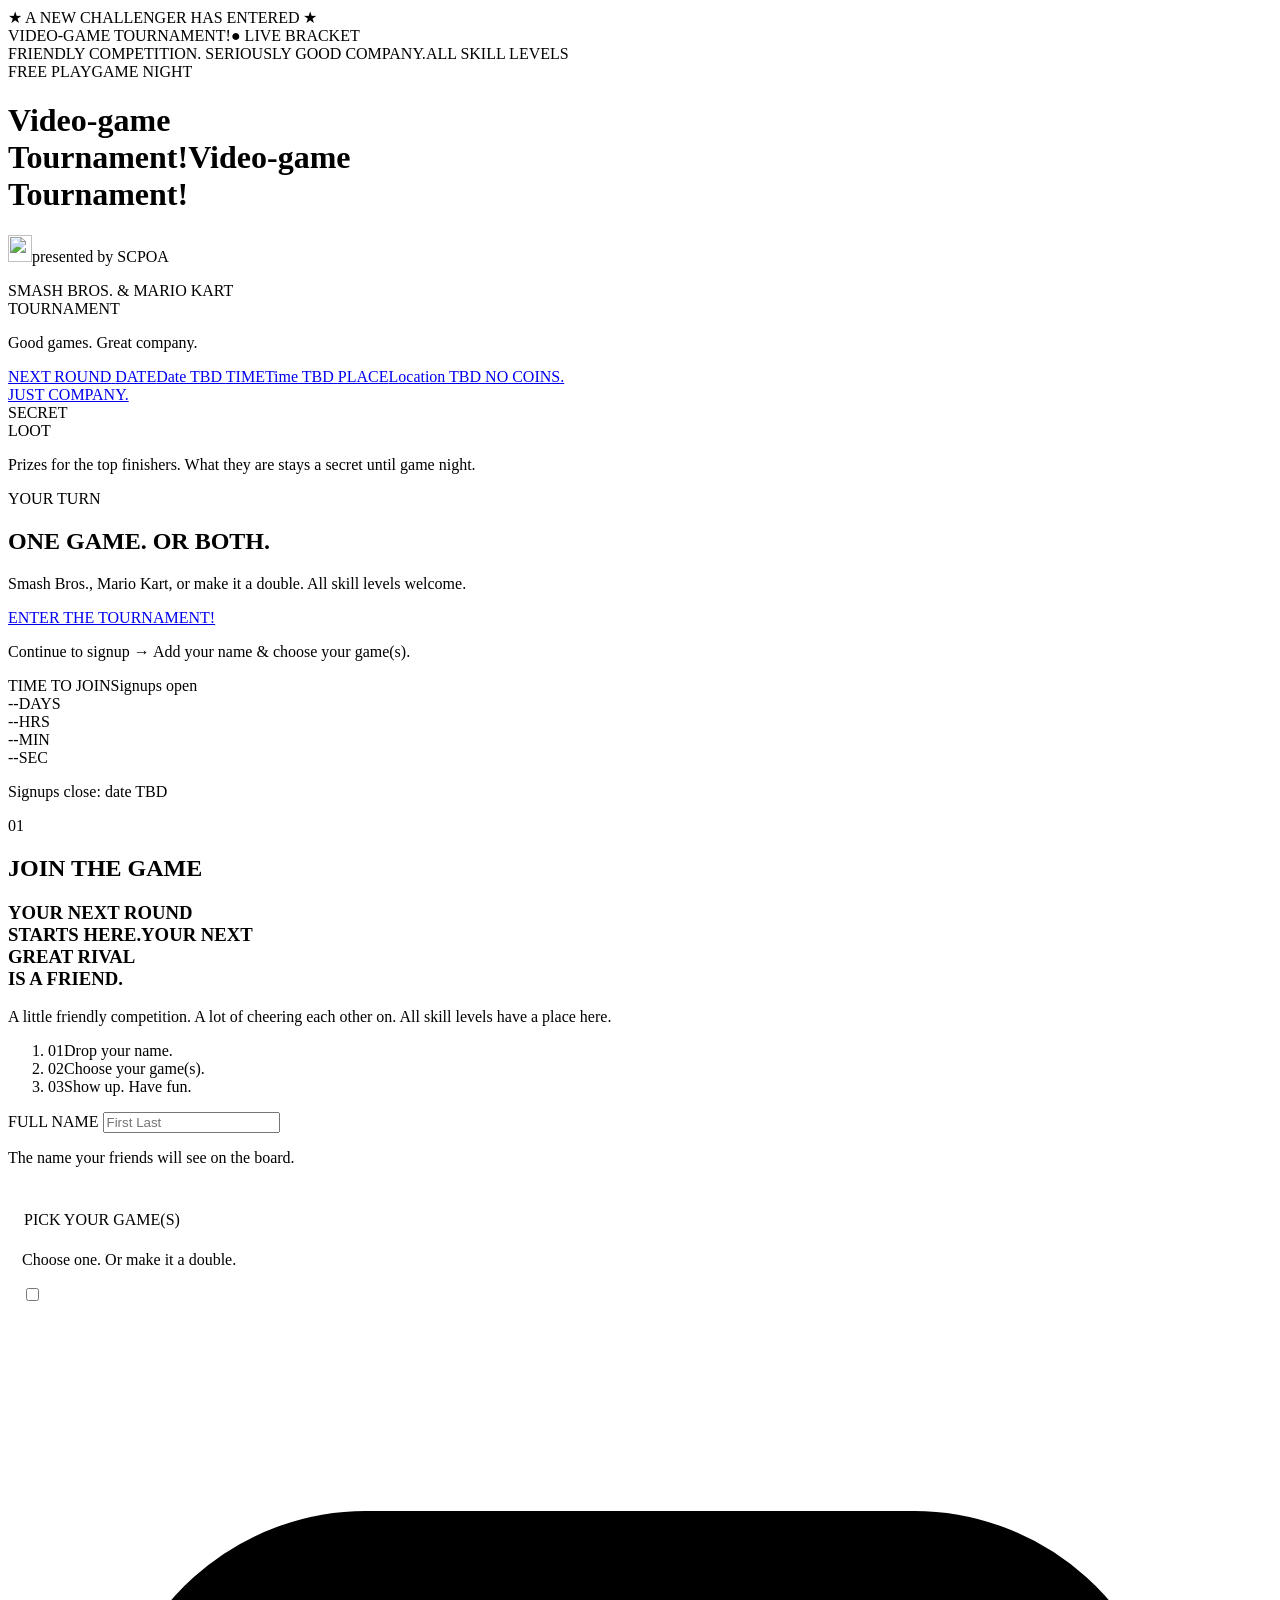
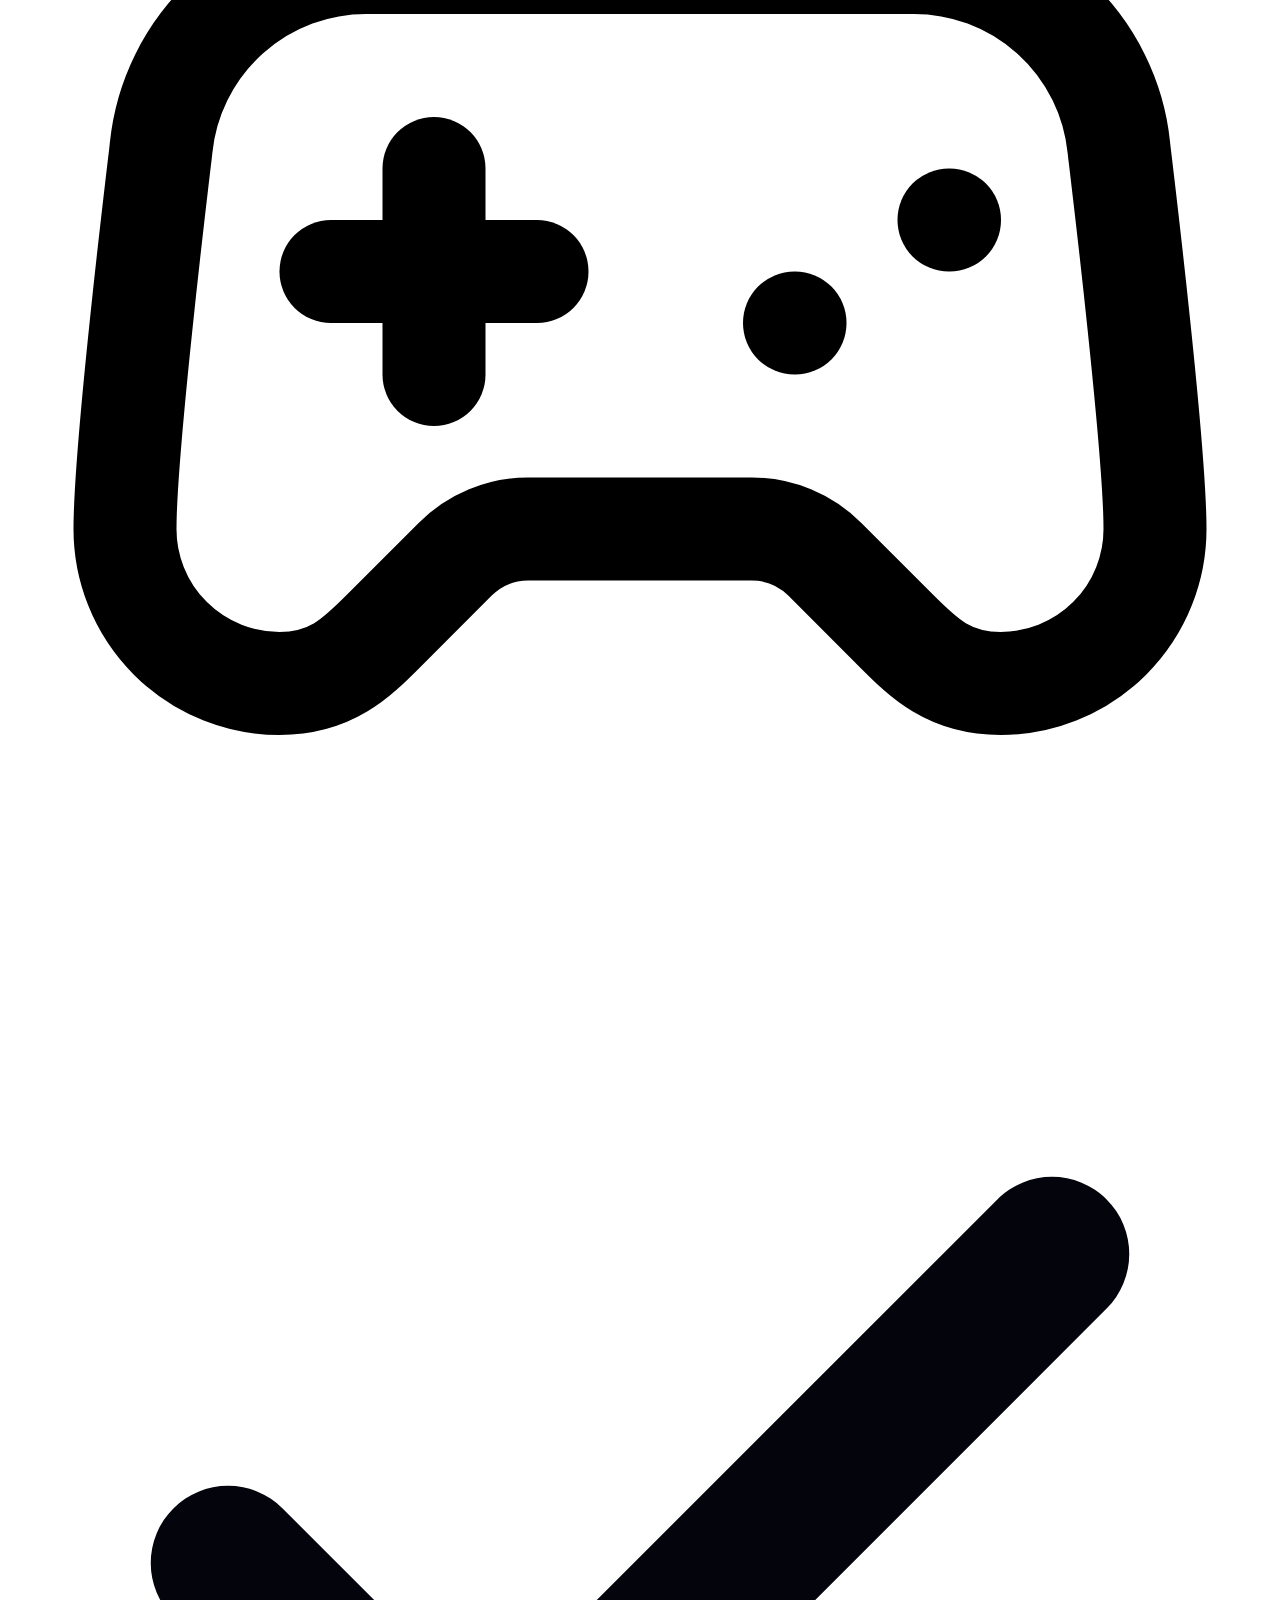
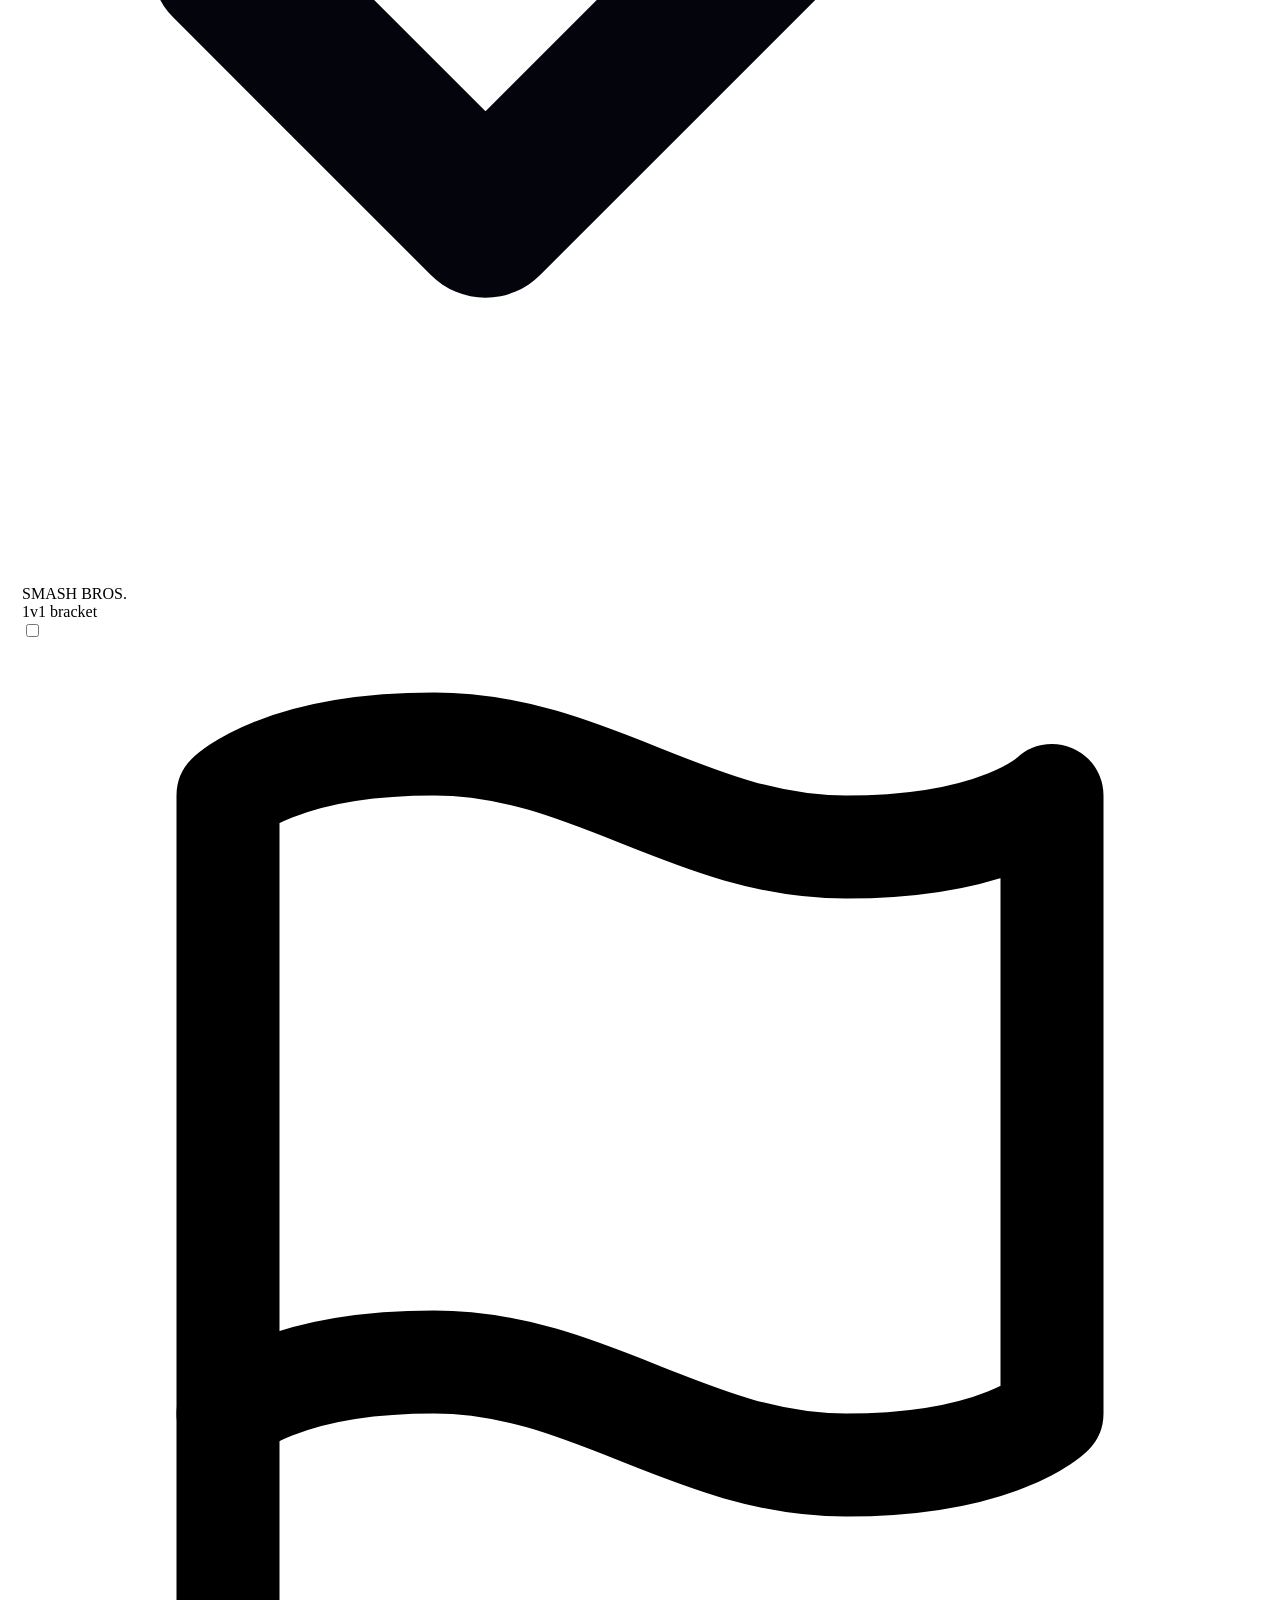
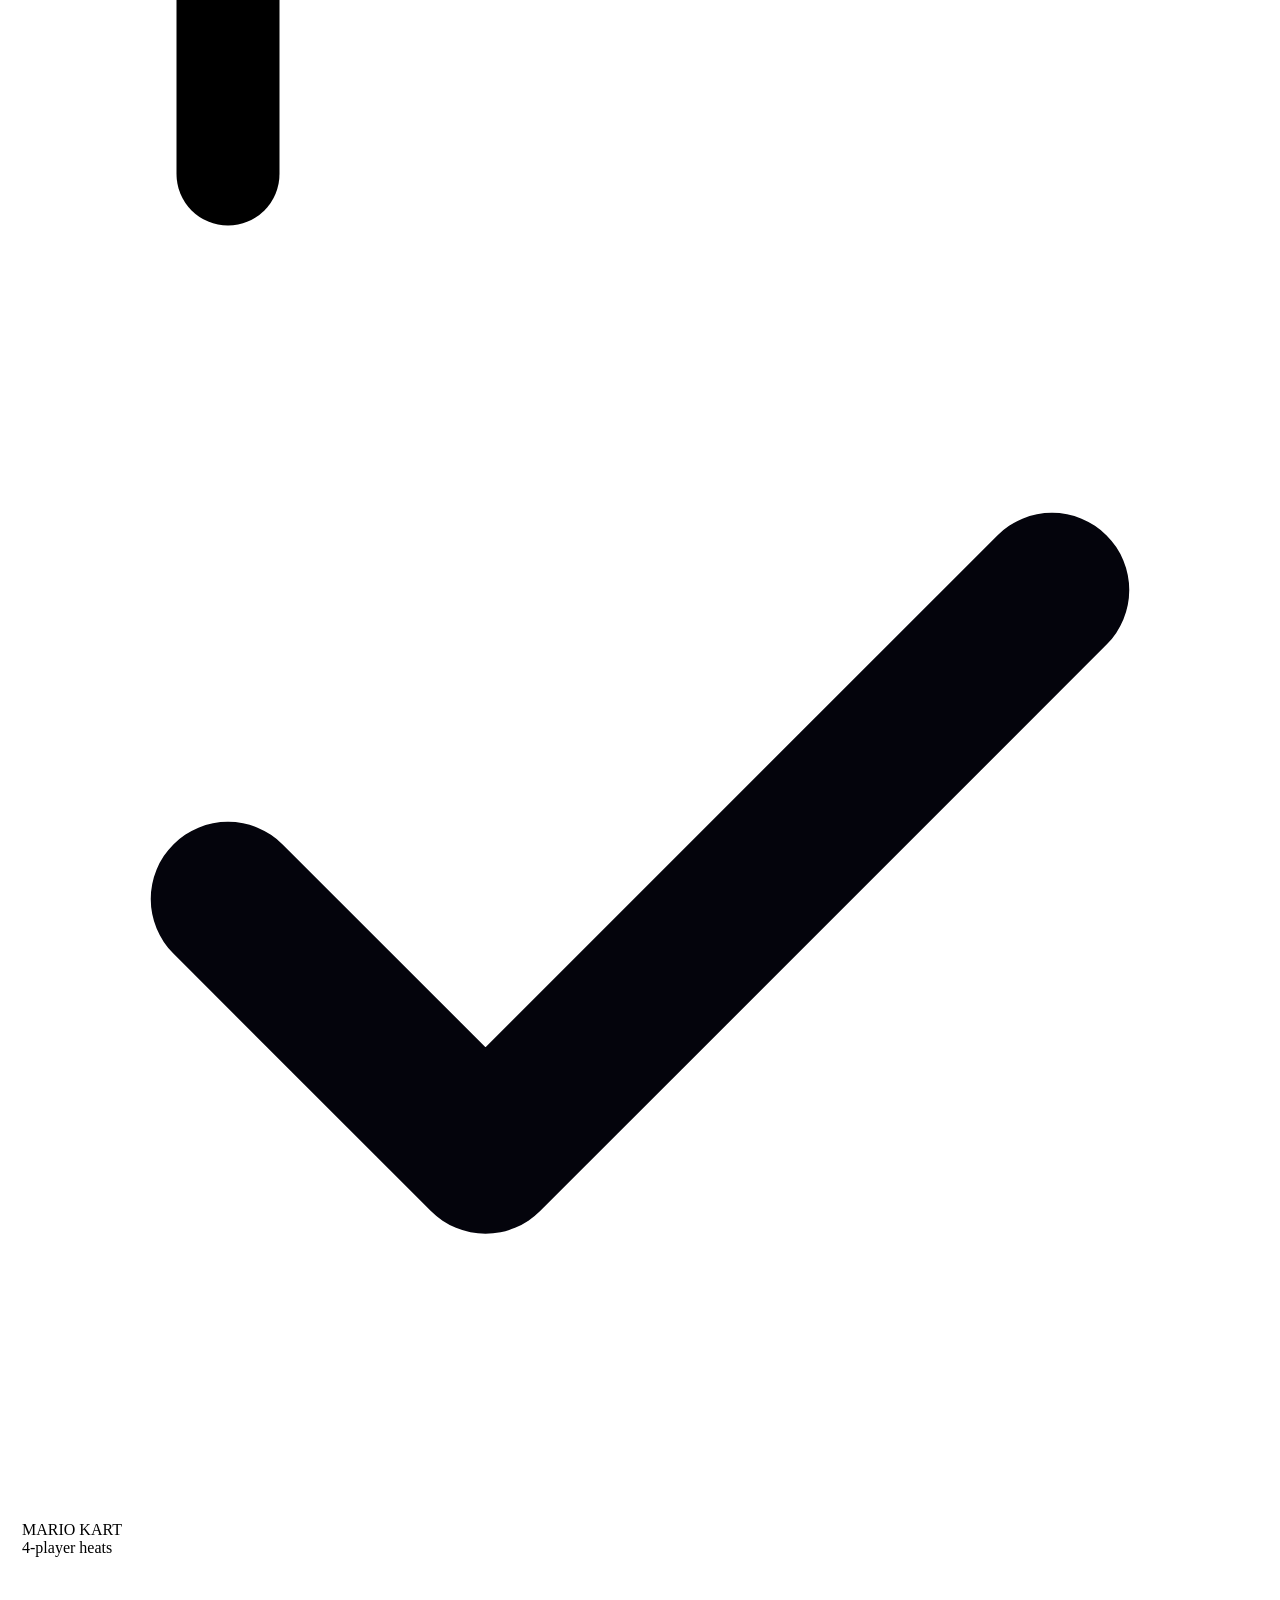
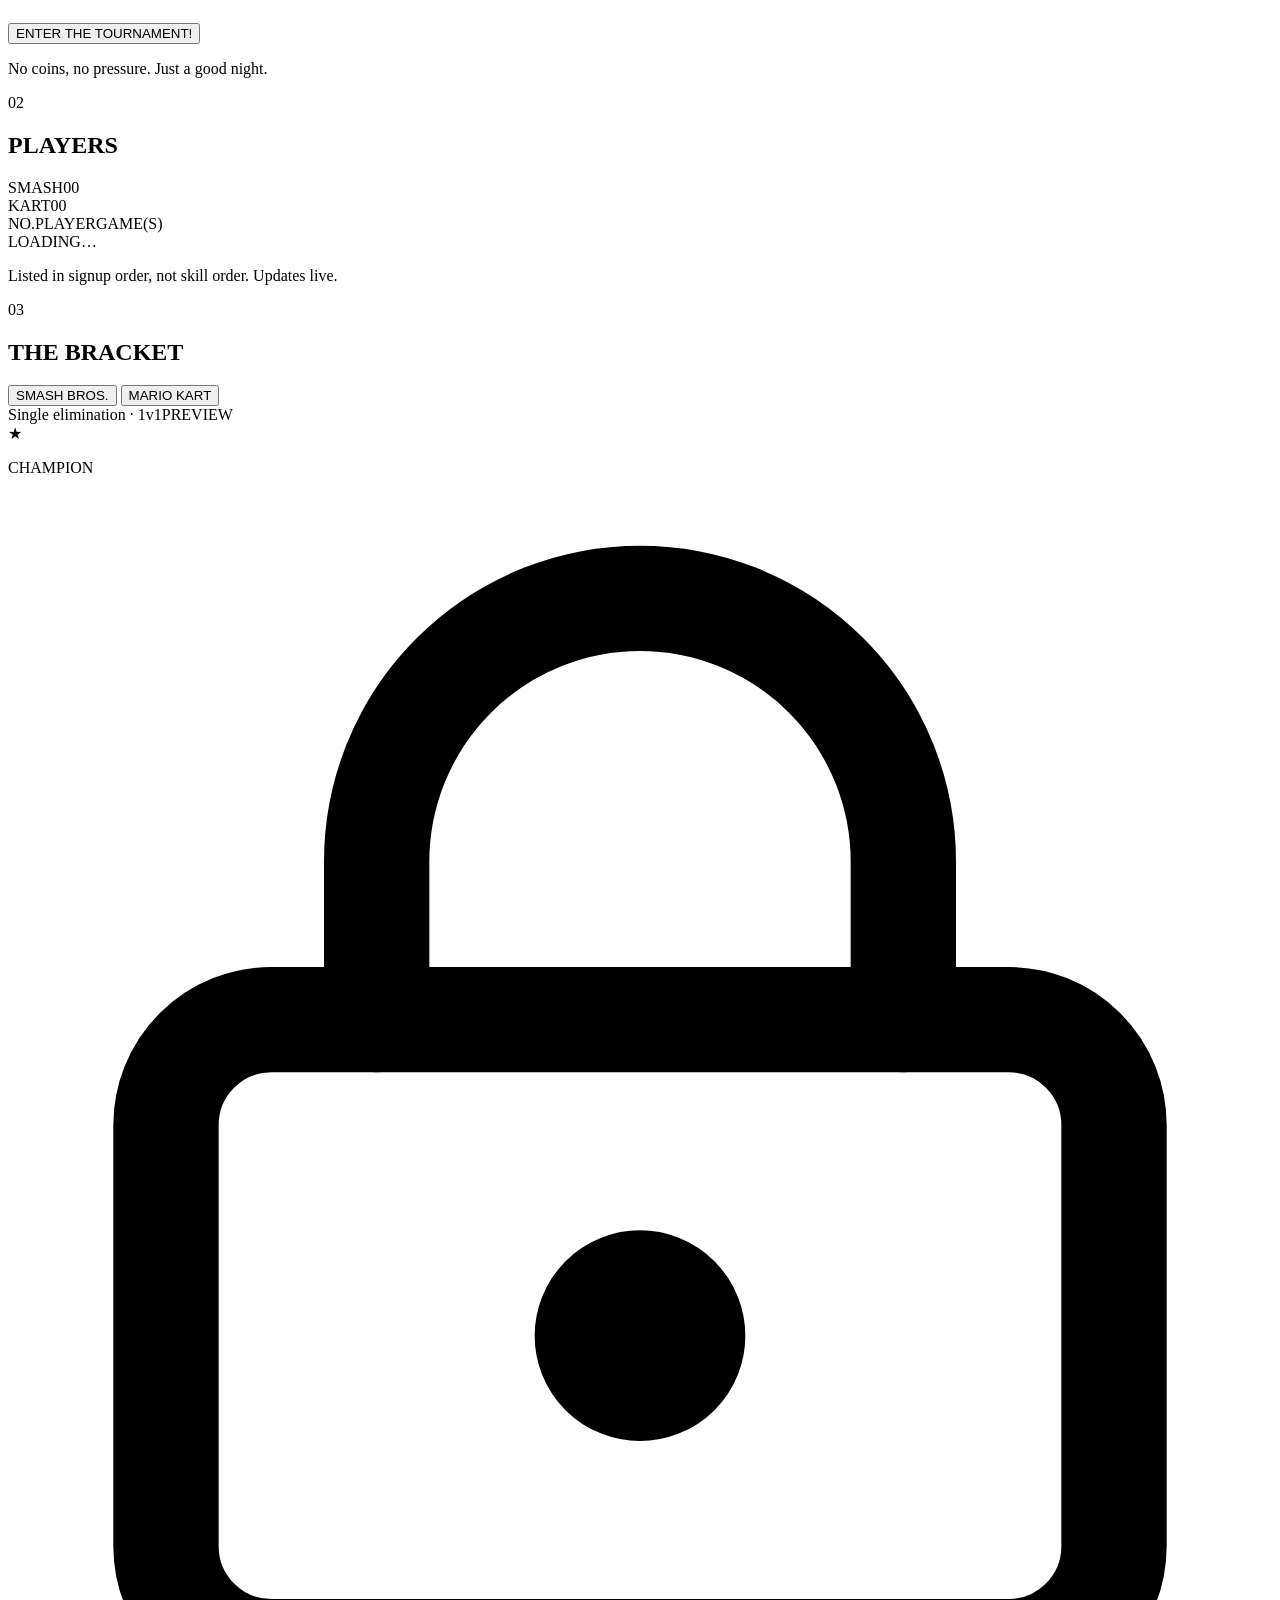
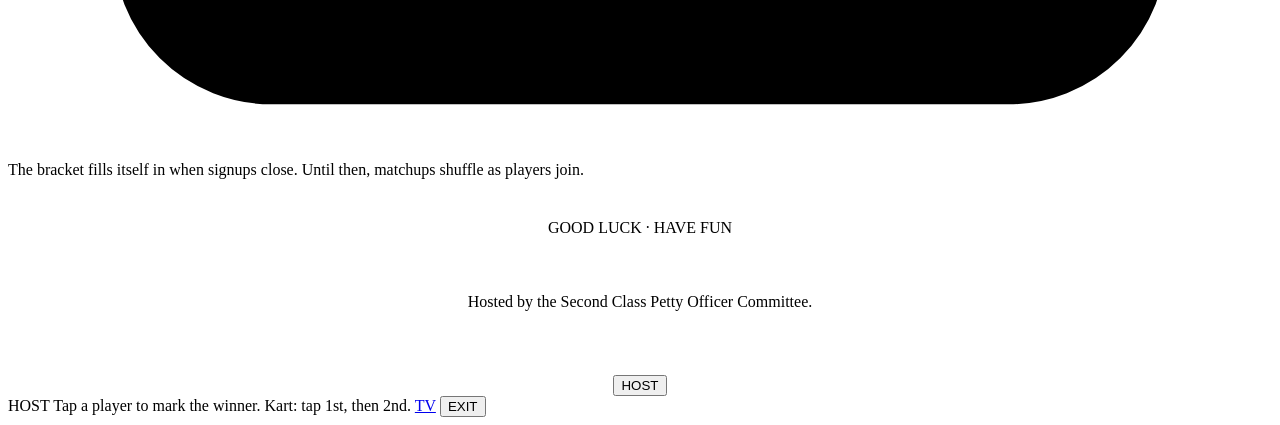
==== index.html @ d36dd420 "Rename index.html" ====
<!doctype html>
<html lang="en">
<head>
<meta charset="utf-8">
<meta name="viewport" content="width=device-width, initial-scale=1, viewport-fit=cover">
<title>Video-game Tournament! · Smash Bros. & Mario Kart</title>
<meta name="description" content="Smash Bros. & Mario Kart tournament hosted by the Second Class Petty Officer Committee. Free entry, all skill levels. Add your name and pick your game.">
<meta name="theme-color" content="#04040c">
<meta property="og:type" content="website">
<meta property="og:title" content="Video-game Tournament! · Smash Bros. & Mario Kart">
<meta property="og:description" content="Free entry. All skill levels. Secret loot for the top finishers. Tap to enter the tournament.">
<meta property="og:image" content="https://tpqghsroatbplixgwnrr.supabase.co/storage/v1/object/public/site/og.jpg">
<meta property="og:image:width" content="1200">
<meta property="og:image:height" content="630">
<meta name="twitter:card" content="summary_large_image">
<meta name="twitter:image" content="https://tpqghsroatbplixgwnrr.supabase.co/storage/v1/object/public/site/og.jpg">
<link rel="icon" href="data:image/svg+xml,%3Csvg xmlns='http://www.w3.org/2000/svg' viewBox='0 0 16 16'%3E%3Crect width='16' height='16' fill='%2304040c'/%3E%3Cpath d='M5 3h2v2h2v2h2v2H9v2H7v2H5z' fill='%23ff2a2a'/%3E%3C/svg%3E">
<link rel="preconnect" href="https://fonts.googleapis.com">
<link rel="preconnect" href="https://fonts.gstatic.com" crossorigin>
<link rel="preconnect" href="https://tpqghsroatbplixgwnrr.supabase.co">
<link href="https://fonts.googleapis.com/css2?family=Archivo+Narrow:wght@700&family=Bebas+Neue&family=Press+Start+2P&family=VT323&display=swap" rel="stylesheet">
<link rel="stylesheet" href="style.css?v=2">
</head>
<body>

<div class="toast" id="toast" role="status" aria-live="polite"><span class="k">★ A NEW CHALLENGER HAS ENTERED ★</span><span class="nm" id="toastName"></span></div>

<div class="tv-banner" aria-hidden="true"><span class="t">VIDEO-GAME TOURNAMENT!</span><span class="s">● LIVE BRACKET</span></div>

<!-- ============ POSTER ENTRANCE ============ -->
<header class="poster" aria-label="Event poster">
  <div class="wrap">
    <div class="imprint px"><span class="l">FRIENDLY COMPETITION. SERIOUSLY GOOD COMPANY.</span><span class="r">ALL SKILL LEVELS</span></div>
    <div class="cabinet">
      <div class="edge"></div>
      <div class="surfaces">
        <div class="tv" id="tv">
          <i class="pstar" style="left:6%;top:31%"></i><i class="pstar" style="left:92%;top:22%;animation-delay:-1s"></i>
          <i class="pstar" style="left:13%;top:76%;animation-delay:-2s"></i><i class="pstar" style="left:88%;top:69%;animation-delay:-.5s"></i>
          <i class="pstar" style="left:41%;top:94%;animation-delay:-1.6s"></i>
          <div class="tv-content">
            <div class="edition px"><span>FREE PLAY</span><span>GAME NIGHT</span></div>
            <div class="title-wrap">
              <h1 class="title"><span class="back" aria-hidden="true">Video-game<br>Tournament!</span><span class="front">Video-game<br>Tournament!</span></h1>
              <div class="byline vt"><img src="https://tpqghsroatbplixgwnrr.supabase.co/storage/v1/object/public/site/badge.png" alt="" width="24" height="27"><span>presented by SCPOA</span></div>
            </div>
            <p class="tv-sub px">SMASH BROS. &amp; MARIO KART <br>TOURNAMENT</p>
            <p class="tv-tag vt">Good games. Great company.</p>
          </div>
        </div>
        <a class="door" href="#join" aria-label="Event details. Tap to enter the tournament">
          <span class="panel">
          <span class="k px">NEXT ROUND</span>
          <span class="details">
            <span class="row"><span class="k px">DATE</span><span class="v" data-bind="date">Date TBD</span></span>
            <span class="row"><span class="k px">TIME</span><span class="v" data-bind="time">Time TBD</span></span>
            <span class="row"><span class="k px">PLACE</span><span class="v" data-bind="place">Location TBD</span></span>
          </span>
          <span class="nocoins px">NO COINS.<br>JUST COMPANY.</span>
          </span>
        </a>
      </div>
      <div class="teaser">
        <span class="k px">SECRET <br>LOOT</span>
        <p>Prizes for the top finishers. What they are stays a secret until game night.</p>
      </div>
    </div>
  </div>
</header>

<section class="handoff" aria-label="Sign up invitation">
  <div class="wrap"><div class="inner">
    <div class="inv">
      <p class="yt px">YOUR TURN</p>
      <h2>ONE GAME. OR BOTH.</h2>
      <p class="copy">Smash Bros., Mario Kart, or make it a double. All skill levels welcome.</p>
    </div>
    <div class="act">
      <a class="arcade-btn tex" href="#join" id="enterBtn">ENTER THE TOURNAMENT!</a>
      <p class="note">Continue to signup → Add your name &amp; choose your game(s).</p>
    </div>
  </div></div>
</section>

<main>
  <!-- 01 JOIN -->
  <section class="sec" id="join" aria-labelledby="joinH">
    <div class="wrap">
      <div class="countdown" id="countdown">
        <div class="cd-head"><span class="k px">TIME TO JOIN</span><span class="s live" id="cdStatus">Signups open</span></div>
        <div class="cd-boxes">
          <div class="cd-u panel"><span class="n" id="cdD">--</span><span class="l">DAYS</span></div>
          <div class="cd-u panel"><span class="n" id="cdH">--</span><span class="l">HRS</span></div>
          <div class="cd-u panel"><span class="n" id="cdM">--</span><span class="l">MIN</span></div>
          <div class="cd-u panel"><span class="n" id="cdS">--</span><span class="l">SEC</span></div>
        </div>
        <p class="cd-foot" id="closesLabel">Signups close: date TBD</p>
      </div>

      <div class="sh"><span class="n px">01</span><h2 id="joinH">JOIN THE GAME</h2><span class="rule"></span></div>
      <div class="join">
        <div class="invite">
          <h3><span class="m">YOUR NEXT ROUND<br>STARTS HERE.</span><span class="d">YOUR NEXT<br>GREAT RIVAL<br>IS A FRIEND.</span></h3>
          <p>A little friendly competition. A lot of cheering each other on. All skill levels have a place here.</p>
          <ol class="steps"><li><span>01</span>Drop your name.</li><li><span>02</span>Choose your game(s).</li><li><span>03</span>Show up. Have fun.</li></ol>
          <div class="bar"></div>
        </div>

        <div class="form-card panel" id="formCard">
          <form id="form" novalidate>
            <div style="display:flex;flex-direction:column;gap:28px">
              <div class="field">
                <label for="name">FULL NAME</label>
                <input id="name" name="name" type="text" autocomplete="name" autocapitalize="words" placeholder="First Last" maxlength="60" required>
                <p class="help">The name your friends will see on the board.</p>
              </div>
              <fieldset class="picker" style="border:0">
                <legend class="k">PICK YOUR GAME(S)</legend>
                <p class="sub">Choose one. Or make it a double.</p>
                <div class="games">
                  <label class="gcard"><input type="checkbox" id="gSmash"><span class="box">
                    <span class="hd"><svg class="ic" viewBox="0 0 24 24" fill="none" stroke="currentColor" stroke-width="2" stroke-linecap="round" stroke-linejoin="round" aria-hidden="true"><line x1="6" x2="10" y1="11" y2="11"/><line x1="8" x2="8" y1="9" y2="13"/><line x1="15" x2="15.01" y1="12" y2="12"/><line x1="18" x2="18.01" y1="10" y2="10"/><path d="M17.32 5H6.68a4 4 0 0 0-3.978 3.59c-.006.052-.01.101-.017.152C2.604 9.416 2 14.456 2 16a3 3 0 0 0 3 3c1 0 1.5-.5 2-1l1.414-1.414A2 2 0 0 1 9.828 16h4.344a2 2 0 0 1 1.414.586L17 18c.5.5 1 1 2 1a3 3 0 0 0 3-3c0-1.545-.604-6.584-.685-7.258-.007-.05-.011-.1-.017-.151A4 4 0 0 0 17.32 5z"/></svg>
                      <span class="sel"><svg viewBox="0 0 24 24" fill="none" stroke="#04040c" stroke-width="3" stroke-linecap="round" stroke-linejoin="round" aria-hidden="true"><path d="M20 6 9 17l-5-5"/></svg></span></span>
                    <span><span class="t" style="display:block">SMASH BROS.</span><span class="d" style="display:block">1v1 bracket</span></span>
                  </span></label>
                  <label class="gcard"><input type="checkbox" id="gKart"><span class="box">
                    <span class="hd"><svg class="ic" viewBox="0 0 24 24" fill="none" stroke="currentColor" stroke-width="2" stroke-linecap="round" stroke-linejoin="round" aria-hidden="true"><path d="M4 15s1-1 4-1 5 2 8 2 4-1 4-1V3s-1 1-4 1-5-2-8-2-4 1-4 1z"/><line x1="4" x2="4" y1="22" y2="15"/></svg>
                      <span class="sel"><svg viewBox="0 0 24 24" fill="none" stroke="#04040c" stroke-width="3" stroke-linecap="round" stroke-linejoin="round" aria-hidden="true"><path d="M20 6 9 17l-5-5"/></svg></span></span>
                    <span><span class="t" style="display:block">MARIO KART</span><span class="d" style="display:block">4-player heats</span></span>
                  </span></label>
                </div>
              </fieldset>
              <div class="alert" id="alert" role="alert"></div>
              <div class="form-action">
                <button class="arcade-btn" id="submit" type="submit">ENTER THE TOURNAMENT!</button>
                <p class="small">No coins, no pressure. Just a good night.</p>
              </div>
            </div>
          </form>

          <div class="state" id="success" hidden>
            <div class="mini-title" aria-hidden="true">PRESS START</div>
            <p class="k px">REGISTRATION COMPLETE</p>
            <div class="sym ok"><svg viewBox="0 0 24 24" fill="none" stroke="currentColor" stroke-width="2" stroke-linecap="round" stroke-linejoin="round" aria-hidden="true"><path d="M20 6 9 17l-5-5"/></svg></div>
            <p class="big">YOU’RE IN!</p>
            <p class="lead" id="successText"></p>
            <p class="sub2">Your spot is saved. See you on game night!</p>
            <button class="ghost-btn" id="again" type="button">SIGN UP SOMEONE ELSE</button>
          </div>

          <div class="state" id="closed" hidden>
            <div class="mini-title" aria-hidden="true">PRESS START</div>
            <p class="k px">NEXT UP: GAME NIGHT</p>
            <div class="sym lock"><svg viewBox="0 0 24 24" fill="none" stroke="currentColor" stroke-width="2" stroke-linecap="round" stroke-linejoin="round" aria-hidden="true"><circle cx="12" cy="16" r="1"/><rect x="3" y="10" width="18" height="12" rx="2"/><path d="M7 10V7a5 5 0 0 1 10 0v3"/></svg></div>
            <p class="big">SIGNUPS<br>CLOSED</p>
            <p class="lead">The bracket is locked in.</p>
            <p class="sub2">The names are in. The matchups are set. Come cheer on your friends.</p>
            <div class="redrule"></div>
          </div>
        </div>
      </div>
    </div>
  </section>

  <!-- 02 PLAYERS -->
  <section class="sec" id="players" aria-labelledby="plH">
    <div class="wrap">
      <div class="sh"><span class="n px">02</span><h2 id="plH">PLAYERS</h2><span class="rule"></span></div>
      <div class="counts">
        <div class="count smash panel"><span class="l">SMASH</span><span class="n" id="nSmash">00</span></div>
        <div class="count kart panel"><span class="l">KART</span><span class="n" id="nKart">00</span></div>
      </div>
      <div class="panel" id="board">
        <div class="board-head"><span class="no">NO.</span><span class="pl">PLAYER</span><span class="gm">GAME(S)</span></div>
        <div id="rows"><div class="board-empty"><span class="px">LOADING…</span></div></div>
      </div>
      <p class="board-note">Listed in signup order, not skill order. Updates live.</p>
    </div>
  </section>

  <!-- 03 BRACKET -->
  <section class="sec" id="bracket" aria-labelledby="brH">
    <div class="wrap">
      <div class="sh"><span class="n px">03</span><h2 id="brH">THE BRACKET</h2><span class="rule"></span></div>
      <div class="tabs" role="tablist">
        <button class="tab" role="tab" id="tabSmash" aria-selected="true">SMASH BROS.</button>
        <button class="tab" role="tab" id="tabKart" aria-selected="false">MARIO KART</button>
      </div>
      <div class="bdesc"><span class="t" id="bdescT">Single elimination · 1v1</span><span class="s" id="bdescS">PREVIEW</span></div>
      <div class="champ" id="champ"><span class="cup" aria-hidden="true">★</span><div><p class="k" id="champK">CHAMPION</p><p class="nm" id="champName"></p><p class="podium" id="champPodium"></p></div></div>
      <div class="bview" id="bview"><div class="rounds" id="rounds"></div></div>
      <p class="scroll-cue" id="scrollCue" hidden>MORE ROUNDS TO THE RIGHT &gt;&gt;</p>
      <div class="locked panel" id="lockedNote"><svg viewBox="0 0 24 24" fill="none" stroke="currentColor" stroke-width="2" stroke-linecap="round" stroke-linejoin="round" aria-hidden="true"><circle cx="12" cy="16" r="1"/><rect x="3" y="10" width="18" height="12" rx="2"/><path d="M7 10V7a5 5 0 0 1 10 0v3"/></svg><span id="lockedText">The bracket fills itself in when signups close. Until then, matchups shuffle as players join.</span></div>
    </div>
  </section>
</main>

<footer>
  <div class="wrap" style="display:flex;flex-direction:column;align-items:center;gap:24px">
    <div class="rule"></div>
    <p class="gl px">GOOD LUCK · HAVE FUN</p>
    <p class="h">Hosted by the Second Class Petty Officer Committee.</p>
    <div class="trim" aria-hidden="true"><i style="background:var(--r1)"></i><i style="background:var(--r2)"></i><i style="background:var(--r3)"></i><i style="background:var(--r4)"></i><i style="background:var(--r5)"></i><i style="background:var(--r6)"></i><i style="background:var(--r7)"></i><i style="background:var(--r8)"></i></div>
    <button class="hostlink" id="hostLink" type="button">HOST</button>
  </div>
</footer>

<div class="hostbar" role="region" aria-label="Host controls">
  <span class="k">HOST</span>
  <span class="t" id="hostHint">Tap a player to mark the winner. Kart: tap 1st, then 2nd.</span>
  <a href="?tv" target="_blank" rel="noopener">TV</a>
  <button type="button" id="hostExit">EXIT</button>
</div>

<dialog id="pinDlg">
  <form method="dialog" id="pinForm">
    <h3>HOST LOGIN</h3>
    <p>Enter the organizer PIN to score matches on game night.</p>
    <input id="pin" inputmode="numeric" autocomplete="one-time-code" maxlength="12" aria-label="Organizer PIN">
    <p class="err" id="pinErr"></p>
    <div class="row"><button type="button" class="ghost-btn" id="pinCancel" style="min-height:52px">CANCEL</button><button class="arcade-btn" id="pinGo" style="min-height:52px">START</button></div>
  </form>
</dialog>

<script src="app.js?v=2"></script>
</body>
</html>
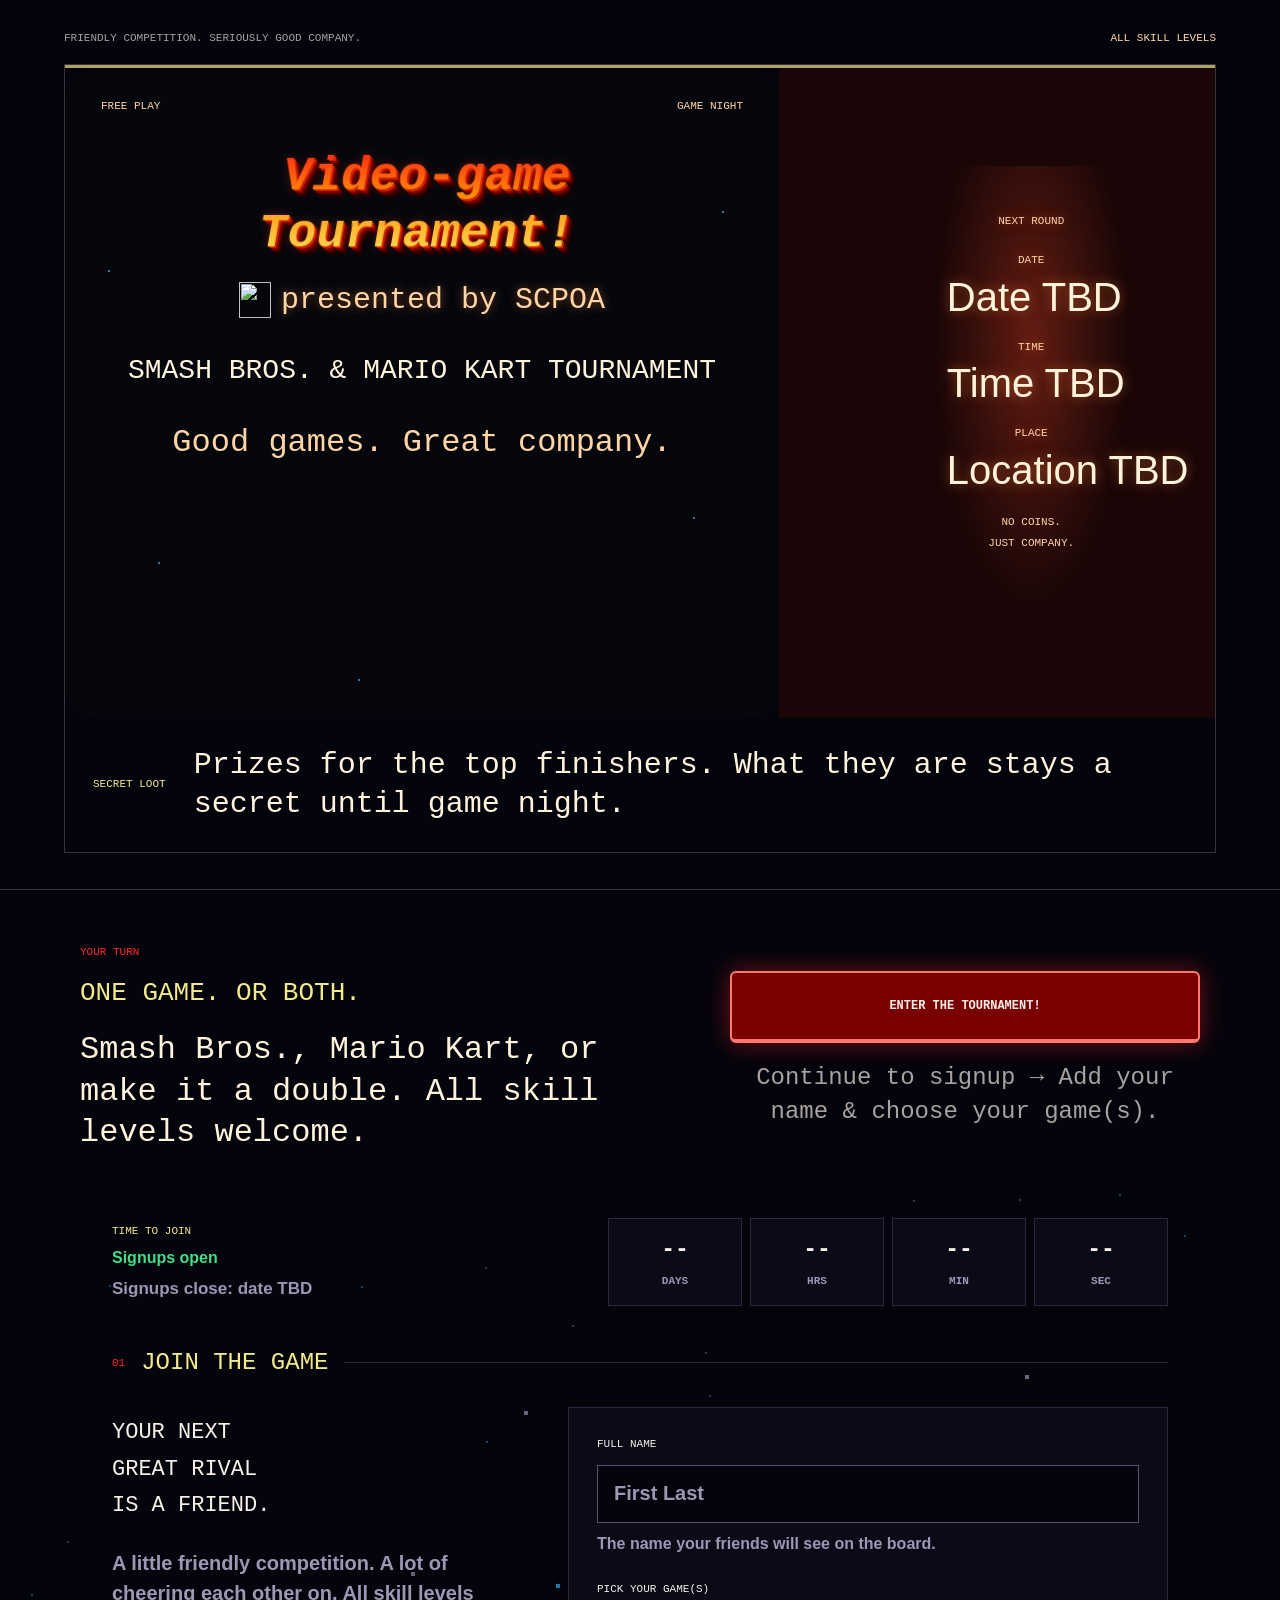
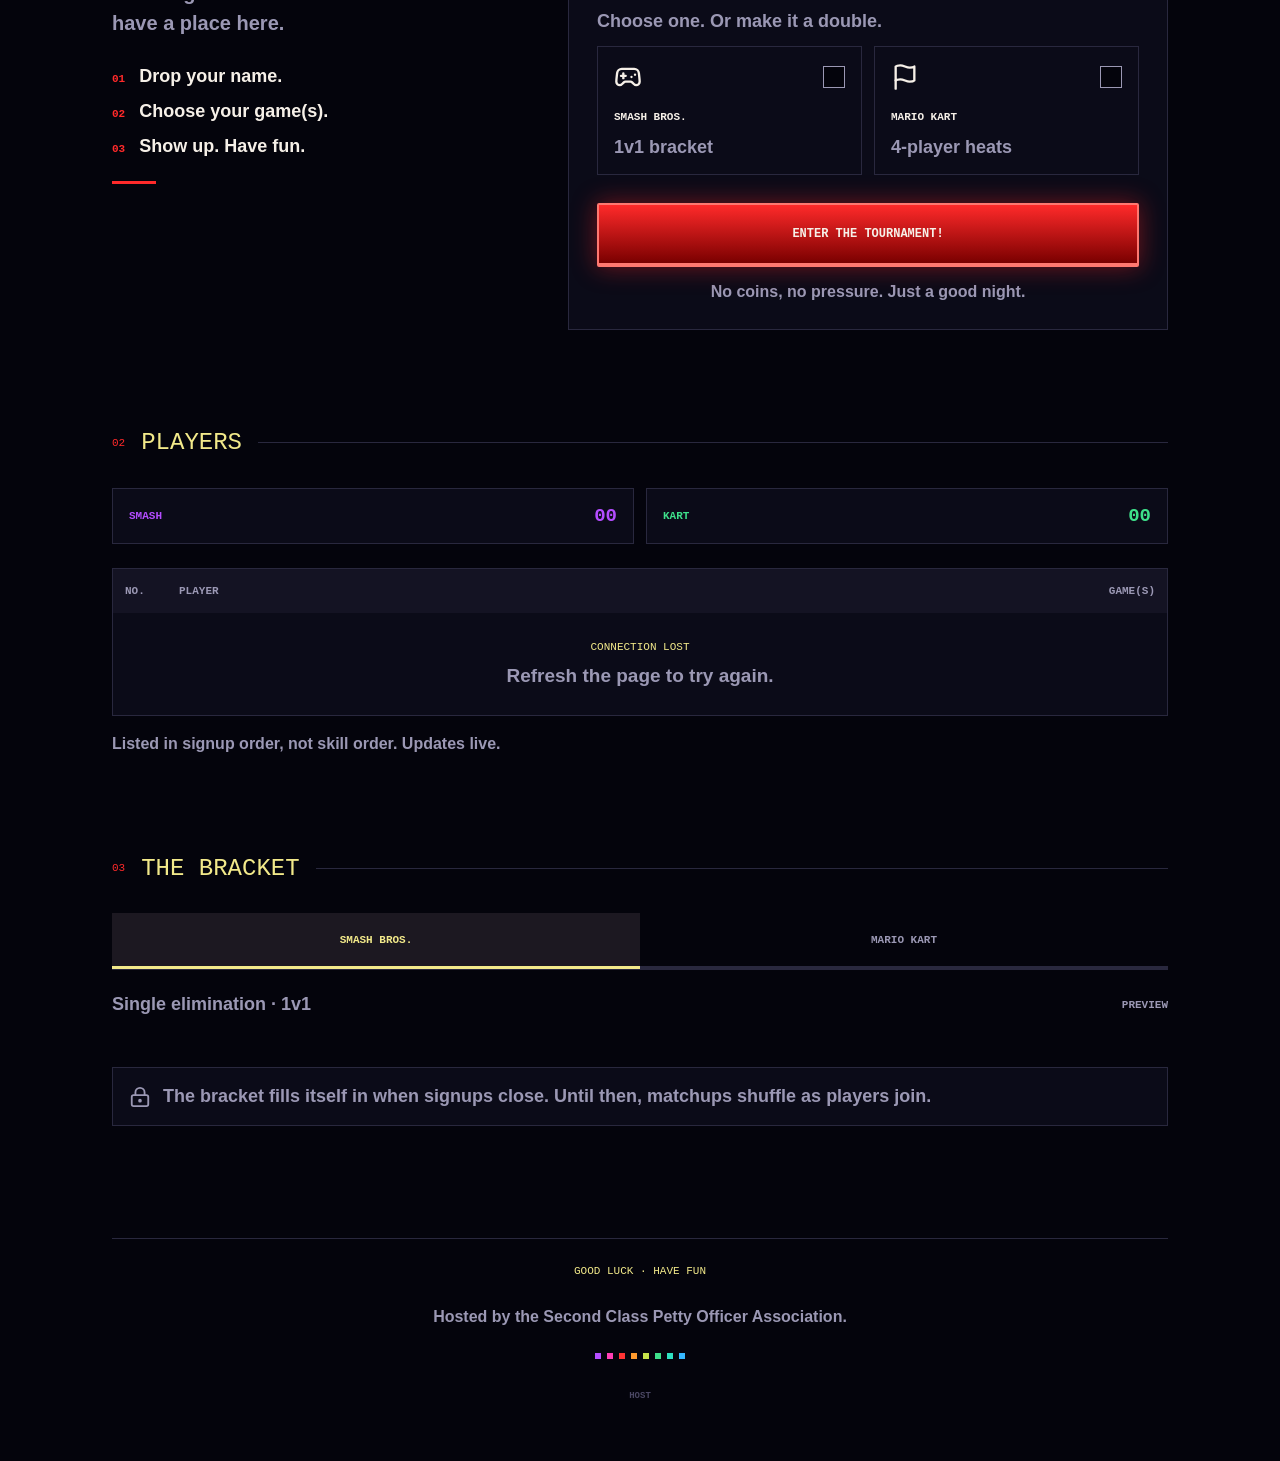
==== commit 1a966990: "Use group name: Second Class Petty Officer Association" ====
--- a/index.html
+++ b/index.html
@@ -4,7 +4,7 @@
 <meta charset="utf-8">
 <meta name="viewport" content="width=device-width, initial-scale=1, viewport-fit=cover">
 <title>Video-game Tournament! · Smash Bros. & Mario Kart</title>
-<meta name="description" content="Smash Bros. & Mario Kart tournament hosted by the Second Class Petty Officer Committee. Free entry, all skill levels. Add your name and pick your game.">
+<meta name="description" content="Smash Bros. & Mario Kart tournament hosted by the Second Class Petty Officer Association. Free entry, all skill levels. Add your name and pick your game.">
 <meta name="theme-color" content="#04040c">
 <meta property="og:type" content="website">
 <meta property="og:title" content="Video-game Tournament! · Smash Bros. & Mario Kart">
@@ -199,7 +199,7 @@
   <div class="wrap" style="display:flex;flex-direction:column;align-items:center;gap:24px">
     <div class="rule"></div>
     <p class="gl px">GOOD LUCK · HAVE FUN</p>
-    <p class="h">Hosted by the Second Class Petty Officer Committee.</p>
+    <p class="h">Hosted by the Second Class Petty Officer Association.</p>
     <div class="trim" aria-hidden="true"><i style="background:var(--r1)"></i><i style="background:var(--r2)"></i><i style="background:var(--r3)"></i><i style="background:var(--r4)"></i><i style="background:var(--r5)"></i><i style="background:var(--r6)"></i><i style="background:var(--r7)"></i><i style="background:var(--r8)"></i></div>
     <button class="hostlink" id="hostLink" type="button">HOST</button>
   </div>
--- a/style.css
+++ b/style.css
@@ -0,0 +1,351 @@
+:root{
+  --bg:#04040c; --panel:#0b0b18; --panel-head:#101020; --line:#29283e; --line-2:#57516f;
+  --muted:#9b98b4; --ink:#f6f0e8; --yellow:#f2e98a; --red:#ff2a2a; --cream:#ffd5a6; --cream-2:#fff3dc;
+  --gray:#a8a2a0; --rim:#393338; --green:#3ee08a; --green-bg:#0c241e; --green-line:#236a53; --tab:#1c1821;
+  --r1:#b44dff; --r2:#ff3fb4; --r3:#ff3434; --r4:#ff9a2e; --r5:#c6e34a; --r6:#3ee08a; --r7:#2fe0c0; --r8:#36b8ff;
+  --px:"Press Start 2P", ui-monospace, monospace; --narrow:"Archivo Narrow", "Arial Narrow", sans-serif;
+  --vt:"VT323", ui-monospace, monospace; --bebas:"Bebas Neue", Impact, sans-serif;
+  --asset:"https://tpqghsroatbplixgwnrr.supabase.co/storage/v1/object/public/site/";
+}
+*{box-sizing:border-box;margin:0;padding:0}
+[hidden]{display:none!important}
+html{-webkit-text-size-adjust:100%;scroll-behavior:smooth;background:var(--bg)}
+body{background:var(--bg);color:var(--ink);font-family:var(--narrow);font-weight:700;min-height:100vh;overflow-x:hidden}
+img{display:block}
+button{font:inherit;color:inherit;background:none;border:0;cursor:pointer}
+.px{font-family:var(--px);font-weight:400;letter-spacing:0}
+.vt{font-family:var(--vt);font-weight:400}
+.sr{position:absolute;width:1px;height:1px;overflow:hidden;clip:rect(0 0 0 0);white-space:nowrap}
+.wrap{width:100%;max-width:1120px;margin:0 auto;padding:0 16px}
+
+/* =============== POSTER ENTRANCE =============== */
+.poster{padding:12px 0 8px;position:relative}
+.imprint{display:none;justify-content:space-between;font-size:11px;padding:0 0 20px}
+.imprint .l{color:var(--gray)} .imprint .r{color:var(--cream)}
+.cabinet{position:relative}
+.edge{height:3px;background:var(--yellow);opacity:.7}
+.surfaces{display:flex;flex-direction:column}
+.tv{position:relative;container-type:inline-size;border-radius:32px;overflow:hidden;
+  background:#05070d url("https://tpqghsroatbplixgwnrr.supabase.co/storage/v1/object/public/site/tv-mobile.jpg") center/cover no-repeat;
+  height:514px;padding:28px 16px;display:flex;flex-direction:column;align-items:center;gap:24px}
+.tv::after{ /* scanlines + vignette on the glass */
+  content:"";position:absolute;inset:6% 7% 9%;border-radius:26px;pointer-events:none;
+  background:repeating-linear-gradient(0deg,rgba(0,0,0,.22) 0 1px,transparent 1px 3px);
+  mix-blend-mode:multiply;animation:flicker 5s steps(1) infinite}
+@keyframes flicker{0%,100%{opacity:.85}48%{opacity:.85}49%{opacity:.6}50%{opacity:.9}}
+.tv-content{position:relative;z-index:1;display:flex;flex-direction:column;align-items:center;gap:24px;width:100%;
+  transform-origin:center 45%;animation:poweron 900ms cubic-bezier(.2,.8,.2,1) 250ms both}
+@keyframes poweron{0%{transform:scale(1,.004);filter:brightness(6) saturate(0);opacity:1}
+  45%{transform:scale(1,.004);filter:brightness(6) saturate(0)}70%{transform:scale(1,1.06);filter:brightness(1.8)}100%{transform:none;filter:none}}
+.pstar{position:absolute;width:2px;height:2px;background:#49c8ff;opacity:.6;box-shadow:0 0 12px rgba(255,138,57,.5);z-index:1;animation:twinkle 3.2s ease-in-out infinite}
+@keyframes twinkle{50%{opacity:.15}}
+.edition{display:flex;justify-content:space-between;width:100%;font-size:11px;color:var(--cream)}
+.title-wrap{display:flex;flex-direction:column;align-items:center;gap:8px;width:100%}
+.title{position:relative;font-family:var(--px);font-size:min(66px,7.45cqi);line-height:1.2;text-align:center;transform:skewX(-10.2deg);white-space:nowrap;margin:6px 0 10px}
+.title .back,.title .front{display:block}
+.title .back{position:absolute;inset:0;color:#c42000;transform:translate(.045em,.045em);
+  text-shadow:.045em .045em 0 #7a0000,.09em .09em 0 #3b0000,.135em .135em 0 #1a0000}
+.title .front{position:relative;background:linear-gradient(180deg,#ff2312 0%,#ff8c0a 42%,#ffe75a 100%);-webkit-background-clip:text;background-clip:text;color:transparent;
+  filter:drop-shadow(0 0 5px rgba(255,51,0,.3))}
+.byline{display:flex;align-items:center;justify-content:center;gap:8px;color:var(--cream);font-size:24px;line-height:1.3;text-shadow:0 0 10px rgba(255,138,57,.5)}
+.byline img{width:24px;height:27px;object-fit:contain;image-rendering:pixelated}
+.tv-sub{font-size:11px;line-height:1.9;color:var(--cream-2);text-align:center}
+.tv-tag{font-size:28px;line-height:1.4;color:var(--cream);text-align:center}
+.poster .wrap{padding:0}
+.door{position:relative;display:block;width:100%;max-width:560px;margin:0 auto;aspect-ratio:1100/737;overflow:hidden;
+  container-type:inline-size;text-decoration:none;color:inherit;-webkit-tap-highlight-color:transparent;
+  background:#1a0606 url("https://tpqghsroatbplixgwnrr.supabase.co/storage/v1/object/public/site/coindoor-mobile.jpg") center/100% 100% no-repeat}
+/* text box pinned to the lit red panel in the photo (measured: x 37.5-77.5%, y 12-81%) */
+.door .panel{position:absolute;left:37.5%;right:22.5%;top:12%;bottom:19%;display:flex;flex-direction:column;align-items:center;justify-content:center;
+  gap:1.6cqi;padding:0 2cqi;text-align:center;background:none;border:0}
+.door .panel::before{content:"";position:absolute;inset:0;background:radial-gradient(ellipse at 50% 40%,rgba(255,70,40,.32),transparent 72%);
+  mix-blend-mode:screen;animation:doorglow 2.6s ease-in-out infinite;pointer-events:none}
+@keyframes doorglow{50%{opacity:.45}}
+.door .panel > *{position:relative}
+.door .k{display:block;font-size:max(8px,2.3cqi);color:var(--cream);text-shadow:0 0 12px rgba(255,138,57,.5);line-height:1.6}
+.door .details{display:flex;flex-direction:column;gap:1.4cqi;width:100%;align-items:center}
+.door .row{display:flex;flex-direction:column;align-items:center;gap:.6cqi;width:100%}
+.door .v{display:block;font-family:var(--bebas);font-weight:400;font-size:6.6cqi;line-height:1;color:var(--cream-2);text-shadow:0 0 12px rgba(255,138,57,.5);text-align:center;white-space:nowrap;max-width:100%}
+.door .nocoins{display:none;font-size:11px;line-height:1.9;color:var(--cream);text-align:center}
+.teaser{display:flex;gap:16px;align-items:center;padding:24px 16px}
+.teaser .k{font-size:11px;line-height:1.8;color:var(--yellow);flex:none}
+.teaser p{font-family:var(--vt);font-weight:400;font-size:24px;line-height:1.4;color:var(--cream-2)}
+
+.handoff{border-top:1px solid var(--rim);padding:40px 0 32px}
+.handoff .inner{display:flex;flex-direction:column;gap:28px}
+.handoff .yt{font-size:11px;color:var(--red)}
+.handoff h2{font-family:var(--px);font-weight:400;font-size:20px;line-height:1.5;color:var(--yellow);margin:16px 0}
+.handoff .copy{font-family:var(--vt);font-weight:400;font-size:28px;line-height:1.4;color:var(--cream-2)}
+.handoff .note{font-family:var(--vt);font-weight:400;font-size:22px;line-height:1.4;color:var(--gray);text-align:center;margin-top:18px}
+
+/* arcade buttons */
+.arcade-btn{position:relative;display:flex;align-items:center;justify-content:center;width:100%;min-height:64px;padding:20px 12px;
+  font-family:var(--px);font-size:12px;line-height:1.5;color:#f6f0e8;text-align:center;text-decoration:none;
+  background:linear-gradient(180deg,#ff2a2a,#7a0000);border:2px solid #ff7870;border-bottom-width:4px;border-radius:2px;
+  box-shadow:0 0 24px 1px rgba(255,36,36,.4);transition:transform .07s, border-bottom-width .07s, box-shadow .2s, filter .2s;
+  -webkit-tap-highlight-color:transparent;user-select:none}
+.arcade-btn.tex{height:72px;border-radius:6px;background:#7a0000 url("https://tpqghsroatbplixgwnrr.supabase.co/storage/v1/object/public/site/btn-texture.jpg") center/cover no-repeat}
+.arcade-btn:hover{filter:brightness(1.12);box-shadow:0 0 34px 3px rgba(255,36,36,.55)}
+.arcade-btn:active{transform:translateY(3px);border-bottom-width:1px}
+.arcade-btn:focus-visible{outline:3px solid var(--yellow);outline-offset:3px}
+.arcade-btn[disabled]{filter:saturate(.4) brightness(.8);cursor:wait}
+.arcade-btn .blink{animation:blink 1s steps(2,start) infinite}
+@keyframes blink{to{visibility:hidden}}
+.ghost-btn{display:flex;align-items:center;justify-content:center;width:100%;min-height:64px;padding:12px;border:1px solid var(--yellow);
+  font-family:var(--px);font-size:12px;line-height:1.6;color:var(--yellow);transition:background .15s}
+.ghost-btn:hover{background:#f2e98a14}
+
+/* =============== MAIN PAGE =============== */
+main{position:relative}
+.sec{padding:16px 0 48px}
+.sh{display:flex;align-items:center;gap:16px;margin-bottom:28px}
+.sh .n{font-size:11px;color:var(--red)}
+.sh h2{font-family:var(--px);font-weight:400;font-size:18px;line-height:1.4;color:var(--yellow);white-space:nowrap}
+.sh .rule{flex:1;height:1px;background:var(--line)}
+.panel{background:var(--panel);border:1px solid var(--line)}
+.muted{color:var(--muted)}
+
+.countdown{display:flex;flex-direction:column;gap:16px;margin-bottom:40px}
+.cd-head{display:flex;justify-content:space-between;align-items:center}
+.cd-head .k{font-size:11px;color:var(--yellow)} .cd-head .s{font-size:16px;color:var(--muted)}
+.cd-head .s.live{color:var(--green)}
+.cd-boxes{display:flex;gap:8px}
+.cd-u{flex:1;display:flex;flex-direction:column;align-items:center;gap:12px;padding:12px;height:88px;justify-content:center}
+.cd-u .n{font-family:var(--px);font-size:23px;color:var(--ink)} .cd-u .l{font-family:var(--px);font-size:11px;color:var(--muted)}
+.cd-foot{font-size:17px;color:var(--muted)}
+
+.join{display:flex;flex-direction:column;gap:28px}
+.invite h3{font-family:var(--px);font-weight:400;font-size:16px;line-height:1.65;color:var(--ink)}
+.invite h3 .d{display:none}
+.invite p{font-size:20px;line-height:1.5;color:var(--muted);margin-top:24px}
+.steps{display:none;list-style:none;margin-top:28px;gap:14px;flex-direction:column}
+.steps li{display:flex;gap:14px;align-items:baseline;font-size:18px}
+.steps li span{font-family:var(--px);font-size:11px;color:var(--red)}
+.steps + .bar{display:none;width:44px;height:3px;background:var(--red);margin-top:24px}
+
+.form-card{padding:20px;display:flex;flex-direction:column;gap:28px;position:relative}
+.field label{display:block;font-family:var(--px);font-weight:400;font-size:11px;line-height:1.5;color:var(--ink);margin-bottom:12px}
+.field input{width:100%;height:58px;padding:0 16px;background:var(--bg);border:1px solid var(--line-2);border-radius:0;outline:none;
+  font-family:var(--narrow);font-weight:700;font-size:20px;color:var(--ink);transition:border-color .15s, box-shadow .15s}
+.field input::placeholder{color:var(--muted)}
+.field input:focus{border-color:var(--yellow);box-shadow:0 0 0 3px #f2e98a33}
+.field .help{font-size:16px;color:var(--muted);margin-top:12px}
+.picker .k{font-family:var(--px);font-weight:400;font-size:11px;line-height:1.5;color:var(--ink)}
+.picker .sub{font-size:18px;color:var(--muted);margin:14px 0}
+.games{display:flex;gap:12px}
+.gcard{flex:1;position:relative;cursor:pointer;-webkit-tap-highlight-color:transparent}
+.gcard input{position:absolute;opacity:0;inset:0;cursor:pointer}
+.gcard .box{display:flex;flex-direction:column;gap:18px;padding:16px;background:var(--panel);border:1px solid var(--line);height:100%;transition:border-color .12s, background .12s, transform .08s}
+.gcard .hd{display:flex;justify-content:space-between;align-items:center;color:var(--ink)}
+.gcard svg.ic{width:28px;height:28px}
+.gcard .sel{width:22px;height:22px;border:1px solid var(--muted);background:var(--bg);display:flex;align-items:center;justify-content:center}
+.gcard .sel svg{width:16px;height:16px;opacity:0}
+.gcard .t{font-family:var(--px);font-size:11px;line-height:1.6;color:var(--ink)}
+.gcard .d{font-size:18px;color:var(--muted);margin-top:10px}
+.gcard input:checked + .box{background:#17152b;border:2px solid var(--yellow);padding:15px}
+.gcard input:checked + .box .hd,.gcard input:checked + .box .t{color:var(--yellow)}
+.gcard input:checked + .box .sel{background:var(--yellow);border-color:var(--yellow)}
+.gcard input:checked + .box .sel svg{opacity:1}
+.gcard input:focus-visible + .box{outline:3px solid var(--yellow);outline-offset:2px}
+.gcard:active .box{transform:translateY(2px)}
+.form-action{display:flex;flex-direction:column;gap:16px}
+.form-action .small{font-size:16px;color:var(--muted);text-align:center}
+.alert{display:none;padding:12px 14px;border:2px solid var(--red);background:#ff2a2a1a;color:#ffd0cc;font-size:17px;line-height:1.35}
+.alert.on{display:block}
+.alert.shake{animation:shake .35s}
+@keyframes shake{25%{transform:translateX(-6px)}75%{transform:translateX(6px)}}
+
+.state{display:flex;flex-direction:column;align-items:center;gap:28px;text-align:center;padding:32px 20px}
+.mini-title{position:relative;font-family:var(--px);font-size:24px;line-height:1.2;color:var(--yellow);
+  text-shadow:2px 2px 0 #49c8ff,4px 4px 0 #3a7bff,6px 6px 0 #3448d8,8px 8px 0 #2a2f9c}
+.state .k{font-size:11px;color:var(--muted)}
+.sym{width:88px;height:88px;display:flex;align-items:center;justify-content:center;border-style:solid;border-width:2px 6px 6px 2px}
+.sym.ok{background:var(--green-bg);border-color:var(--green);color:var(--green)}
+.sym.lock{background:#260c17;border-color:var(--red);color:var(--red)}
+.sym svg{width:44px;height:44px}
+.sym.pop{animation:pop .45s cubic-bezier(.2,1.6,.4,1)}
+@keyframes pop{0%{transform:scale(.2)}100%{transform:none}}
+.state .big{font-family:var(--px);font-size:28px;line-height:1.5;color:var(--yellow)}
+.state .lead{font-size:24px;line-height:1.4;color:var(--ink)}
+.state .sub2{font-size:19px;line-height:1.5;color:var(--muted)}
+.state .redrule{width:64px;height:4px;background:var(--red)}
+
+.counts{display:flex;gap:12px;margin-bottom:24px}
+.count{flex:1;display:flex;justify-content:space-between;align-items:center;padding:16px;font-family:var(--px)}
+.count .l{font-size:11px} .count .n{font-size:19px}
+.count.smash{color:var(--r1)} .count.kart{color:var(--r6)}
+.board-head{display:flex;gap:10px;padding:16px 12px;background:#141323;font-family:var(--px);font-size:11px;color:var(--muted)}
+.board-head .no{width:44px} .board-head .pl{flex:1} .board-head .gm{text-align:right}
+.prow{display:flex;gap:10px;align-items:center;min-height:58px;padding:14px 12px;border-top:1px solid var(--line)}
+.prow .rk{font-family:var(--px);font-size:11px;width:44px;flex:none}
+.prow .nm{flex:1;font-size:21px;min-width:0;overflow-wrap:anywhere}
+.prow .gm{font-family:var(--px);font-size:11px;line-height:1.5;text-align:right;flex:none}
+.prow.new{animation:newrow 1.6s ease-out}
+@keyframes newrow{0%{background:#f2e98a33}100%{background:transparent}}
+.board-empty{padding:28px 16px;text-align:center;color:var(--muted);font-size:19px}
+.board-empty .px{display:block;color:var(--yellow);font-size:11px;margin-bottom:12px}
+.board-note{font-size:16px;line-height:1.5;color:var(--muted);margin-top:16px}
+
+/* bracket */
+.tabs{display:flex;border-bottom:1px solid var(--line);margin-bottom:24px}
+.tab{flex:1;height:56px;font-family:var(--px);font-size:11px;color:var(--muted);background:var(--bg);border-bottom:3px solid var(--line)}
+.tab[aria-selected=true]{background:var(--tab);color:var(--yellow);border-bottom-color:var(--yellow)}
+.bdesc{display:flex;justify-content:space-between;align-items:center;gap:12px;color:var(--muted);margin-bottom:24px}
+.bdesc .t{font-size:18px} .bdesc .s{font-family:var(--px);font-size:11px;white-space:nowrap}
+.bdesc .s.live{color:var(--green)} .bdesc .s.live::before{content:"";display:inline-block;width:6px;height:6px;background:var(--green);margin-right:8px;vertical-align:1px;animation:blink 1s steps(2,start) infinite}
+.champ{display:none;align-items:center;gap:18px;padding:18px 20px;margin-bottom:24px;border:2px solid var(--yellow);background:linear-gradient(90deg,#2a2410,#0b0b18);box-shadow:0 0 30px #f2e98a33}
+.champ.on{display:flex}
+.champ .cup{font-family:var(--px);font-size:30px;color:var(--yellow);animation:twinkle 1.4s steps(2) infinite}
+.champ .k{font-family:var(--px);font-size:11px;color:var(--yellow)}
+.champ .nm{font-size:30px;line-height:1.1;margin-top:8px;background:linear-gradient(90deg,var(--r1),var(--r2),var(--r4),var(--r5),var(--r7),var(--r8));-webkit-background-clip:text;background-clip:text;color:transparent}
+.champ .podium{font-size:17px;color:var(--muted);margin-top:6px}
+.bview{position:relative;overflow-x:auto;-webkit-overflow-scrolling:touch;scrollbar-width:thin;padding-bottom:8px}
+.bview.preview .rounds{opacity:.55}
+.rounds{position:relative;display:flex;gap:24px;align-items:stretch;width:max-content;min-width:100%}
+.rcol{display:flex;flex-direction:column;gap:16px;width:240px;flex:none}
+.rcol.wide{width:280px}
+@media (max-width:599px){.rcol{width:212px}.rcol.wide{width:250px}}
+.rcol h3{font-family:var(--px);font-weight:400;font-size:11px;color:var(--muted);height:14px}
+.rcol.final h3{color:var(--yellow)}
+.stack{flex:1;display:flex;flex-direction:column;justify-content:space-around;gap:16px}
+.card{position:relative;z-index:1;background:var(--panel);border:1px solid var(--line)}
+.card.adv{border-color:var(--green-line)}
+.card.final{border-color:var(--yellow)}
+.card .mh{display:flex;justify-content:space-between;padding:10px 12px;background:var(--panel-head);font-family:var(--px);font-size:11px;color:var(--muted)}
+.card .mh .ok{color:var(--green)} .card.final .mh{color:var(--yellow)}
+.slot{display:flex;align-items:center;gap:8px;min-height:34px;padding:6px 12px;border-top:1px solid var(--line);font-size:18px;line-height:1.2;color:var(--ink);background:var(--panel);width:100%;text-align:left}
+.slot .pos{font-family:var(--px);font-size:11px;color:var(--muted);width:20px;flex:none}
+.slot .nm{flex:1;min-width:0;overflow:hidden;text-overflow:ellipsis;white-space:nowrap}
+.slot .tag{font-family:var(--px);font-size:11px;flex:none}
+.slot.tbd,.slot.bye{color:var(--muted)}
+.slot.win{background:var(--green-bg);color:var(--green)}
+.slot.out{color:#6d6a86;text-decoration:line-through;text-decoration-color:#6d6a8688}
+.card .slot:first-of-type{border-top:0}
+.card .mh + .slot{border-top:1px solid var(--line)}
+.bsvg{position:absolute;inset:0;pointer-events:none;z-index:0;overflow:visible}
+.bsvg path{fill:none;stroke:var(--line);stroke-width:2}
+.bsvg path.done{stroke:var(--green-line)}
+.scroll-cue{font-family:var(--px);font-size:11px;line-height:1.6;color:var(--r8);margin-top:20px}
+.locked{display:flex;gap:12px;align-items:center;padding:16px;margin-top:20px;color:var(--muted);font-size:18px;line-height:1.4}
+.locked svg{width:22px;height:22px;flex:none}
+.bempty{padding:28px 16px;text-align:center;color:var(--muted);font-size:19px}
+
+/* host mode */
+body.host .slot.pick{cursor:pointer}
+body.host .slot.pick:hover{background:#1a1a33}
+body.host .slot.pick:active{transform:scale(.99)}
+.slot.picked{background:#2a2410;color:var(--yellow)}
+.reset{font-family:var(--px);font-size:9px;color:var(--red);padding:2px 0 2px 8px;display:none}
+body.host .reset{display:inline}
+.hostbar{display:none;position:fixed;left:0;right:0;bottom:0;z-index:40;padding:12px 16px calc(12px + env(safe-area-inset-bottom));
+  background:#140b16f2;border-top:2px solid var(--red);backdrop-filter:blur(6px);align-items:center;gap:12px}
+body.host .hostbar{display:flex}
+body.host{padding-bottom:84px}
+.hostbar .k{font-family:var(--px);font-size:11px;color:var(--red);flex:none}
+.hostbar .t{flex:1;font-size:16px;color:var(--ink);line-height:1.3}
+.hostbar a,.hostbar button{font-family:var(--px);font-size:10px;color:var(--yellow);text-decoration:none;padding:10px 8px;flex:none}
+
+dialog{margin:auto;border:3px solid var(--red);background:#0b0b18;color:var(--ink);padding:24px 20px;width:min(92vw,380px);box-shadow:0 0 40px #ff2a2a55}
+dialog::backdrop{background:#04040ccc}
+dialog h3{font-family:var(--px);font-weight:400;font-size:14px;color:var(--yellow);margin-bottom:12px}
+dialog p{font-size:17px;color:var(--muted);margin-bottom:18px;line-height:1.4}
+dialog input{width:100%;height:58px;text-align:center;letter-spacing:.4em;font-family:var(--px);font-size:22px;background:var(--bg);color:var(--ink);border:1px solid var(--line-2);outline:none}
+dialog input:focus{border-color:var(--yellow)}
+dialog .row{display:flex;gap:10px;margin-top:18px}
+dialog .row > *{flex:1}
+dialog .err{color:#ffb3ab;font-size:16px;margin-top:12px;min-height:20px}
+
+/* toast */
+.toast{position:fixed;left:50%;top:14px;z-index:60;transform:translate(-50%,-160%);transition:transform .45s cubic-bezier(.2,1.3,.4,1);
+  width:min(92vw,440px);padding:14px 16px;background:linear-gradient(180deg,#3a0a10,#140306);border:2px solid #ff7870;border-bottom-width:4px;
+  box-shadow:0 0 30px #ff2a2a66;display:flex;flex-direction:column;gap:8px;text-align:center;pointer-events:none}
+.toast{visibility:hidden;transition:transform .45s cubic-bezier(.2,1.3,.4,1),visibility 0s .45s}
+.toast.on{transform:translate(-50%,0);visibility:visible;transition:transform .45s cubic-bezier(.2,1.3,.4,1),visibility 0s}
+.toast .k{font-family:var(--px);font-size:10px;color:#ff9b8e;line-height:1.6}
+.toast .nm{font-size:24px;color:var(--cream-2);text-shadow:0 0 10px rgba(255,148,60,.5)}
+
+footer{padding:40px 0 48px;display:flex;flex-direction:column;align-items:center;gap:24px;text-align:center}
+footer .rule{width:100%;height:1px;background:var(--line)}
+footer .gl{font-size:11px;line-height:1.6;color:var(--yellow)}
+footer .h{font-size:16px;line-height:1.5;color:var(--muted)}
+.trim{display:flex;gap:6px}
+.trim i{width:6px;height:6px;display:block}
+.hostlink{font-family:var(--px);font-size:9px;color:#4a4763;padding:8px}
+.hostlink:hover{color:var(--muted)}
+
+.starfield{position:absolute;left:0;right:0;top:0;height:420px;overflow:hidden;pointer-events:none;z-index:0}
+main .sec{position:relative;z-index:1}
+.starfield i{position:absolute;display:block}
+
+/* =============== RESPONSIVE =============== */
+@media (min-width:600px){
+  .tv{height:auto;aspect-ratio:880/650;background-image:url("https://tpqghsroatbplixgwnrr.supabase.co/storage/v1/object/public/site/tv-desktop.jpg");padding:32px 36px 28px;gap:30px}
+  .tv-content{gap:30px}
+  .tv-sub{font-family:var(--vt);font-size:28px;line-height:1.5}
+  .tv-sub br{display:none}
+  .tv-tag{font-size:32px;line-height:1.3}
+  .byline{font-size:30px;gap:10px} .byline img{width:32px;height:36px}
+}
+@media (min-width:1100px){
+  .poster{padding:32px 0 36px}
+  .poster .wrap{max-width:1440px;padding:0 64px}
+  .imprint{display:flex}
+  .cabinet{border:1px solid var(--rim);overflow:hidden}
+  .surfaces{flex-direction:row}
+  .tv{flex:1;aspect-ratio:auto;height:650px}
+  .door{flex:none;width:436px;max-width:none;height:650px;aspect-ratio:auto;margin:0;
+    background-image:url("https://tpqghsroatbplixgwnrr.supabase.co/storage/v1/object/public/site/coindoor-desktop.jpg")}
+  /* desktop photo panel measured: x 36.2-79.5%, y 15-82% */
+  .door .panel{left:36.2%;right:20.5%;top:15%;bottom:18%;gap:22px;padding:0 10px}
+  .door .details{gap:22px}
+  .door .row{gap:7px}
+  .door .k{font-size:11px}
+  .door .v{font-size:40px}
+  .door .nocoins{display:block}
+  .teaser{gap:28px;padding:28px}
+  .teaser .k br{display:none}
+  .teaser p{font-size:30px;line-height:1.3}
+  .handoff{padding:56px 0 40px}
+  .handoff .wrap{max-width:1440px;padding:0 80px}
+  .handoff .inner{flex-direction:row;justify-content:space-between;align-items:center}
+  .handoff .inv{width:600px}
+  .handoff h2{font-size:26px}
+  .handoff .copy{font-size:32px;line-height:1.3}
+  .handoff .act{width:470px}
+  .handoff .note{font-size:24px}
+}
+@media (min-width:900px){
+  .wrap{padding:0 32px}
+  .sec{padding:24px 0 72px}
+  .sh h2{font-size:24px}
+  .countdown{display:grid;grid-template-columns:1fr 560px;grid-template-areas:"head boxes" "foot boxes";column-gap:40px;row-gap:12px;align-items:end}
+  .countdown .cd-head{grid-area:head;flex-direction:column;align-items:flex-start;gap:12px}
+  .countdown .cd-boxes{grid-area:boxes}
+  .countdown .cd-foot{grid-area:foot;align-self:start}
+  .join{flex-direction:row;gap:56px;align-items:flex-start}
+  .invite{width:400px;flex:none;padding-top:8px}
+  .invite h3{font-size:22px}
+  .invite h3 .m{display:none} .invite h3 .d{display:inline}
+  .steps{display:flex} .steps + .bar{display:block}
+  .form-card{flex:1;padding:28px}
+  .rcol{width:248px} .rcol.wide{width:300px}
+}
+
+/* TV / projector mode */
+body.tvmode .poster,body.tvmode .handoff,body.tvmode #join,body.tvmode #players,body.tvmode footer,body.tvmode .scroll-cue{display:none}
+body.tvmode .sec{padding-top:32px}
+body.tvmode .wrap{max-width:none;padding:0 40px}
+body.tvmode #bracket .sh h2{font-size:32px}
+body.tvmode .tv-banner{display:flex}
+body.tvmode .rcol{width:330px} body.tvmode .rcol.wide{width:390px}
+body.tvmode .slot{font-size:26px;min-height:48px} body.tvmode .card .mh{font-size:13px;padding:12px 14px}
+body.tvmode .rcol h3{font-size:14px;height:18px} body.tvmode .champ .nm{font-size:48px} body.tvmode .champ .k{font-size:14px}
+body.tvmode .slot .pos,body.tvmode .slot .tag{font-size:13px;width:auto}
+.tv-banner{display:none;justify-content:space-between;align-items:center;padding:28px 40px 0;font-family:var(--px)}
+.tv-banner .t{font-size:22px;color:var(--yellow);text-shadow:3px 3px 0 #c42000}
+.tv-banner .s{font-size:12px;color:var(--green)}
+
+@media (prefers-reduced-motion:reduce){
+  *,*::before,*::after{animation:none!important;transition:none!important}
+  html{scroll-behavior:auto}
+}
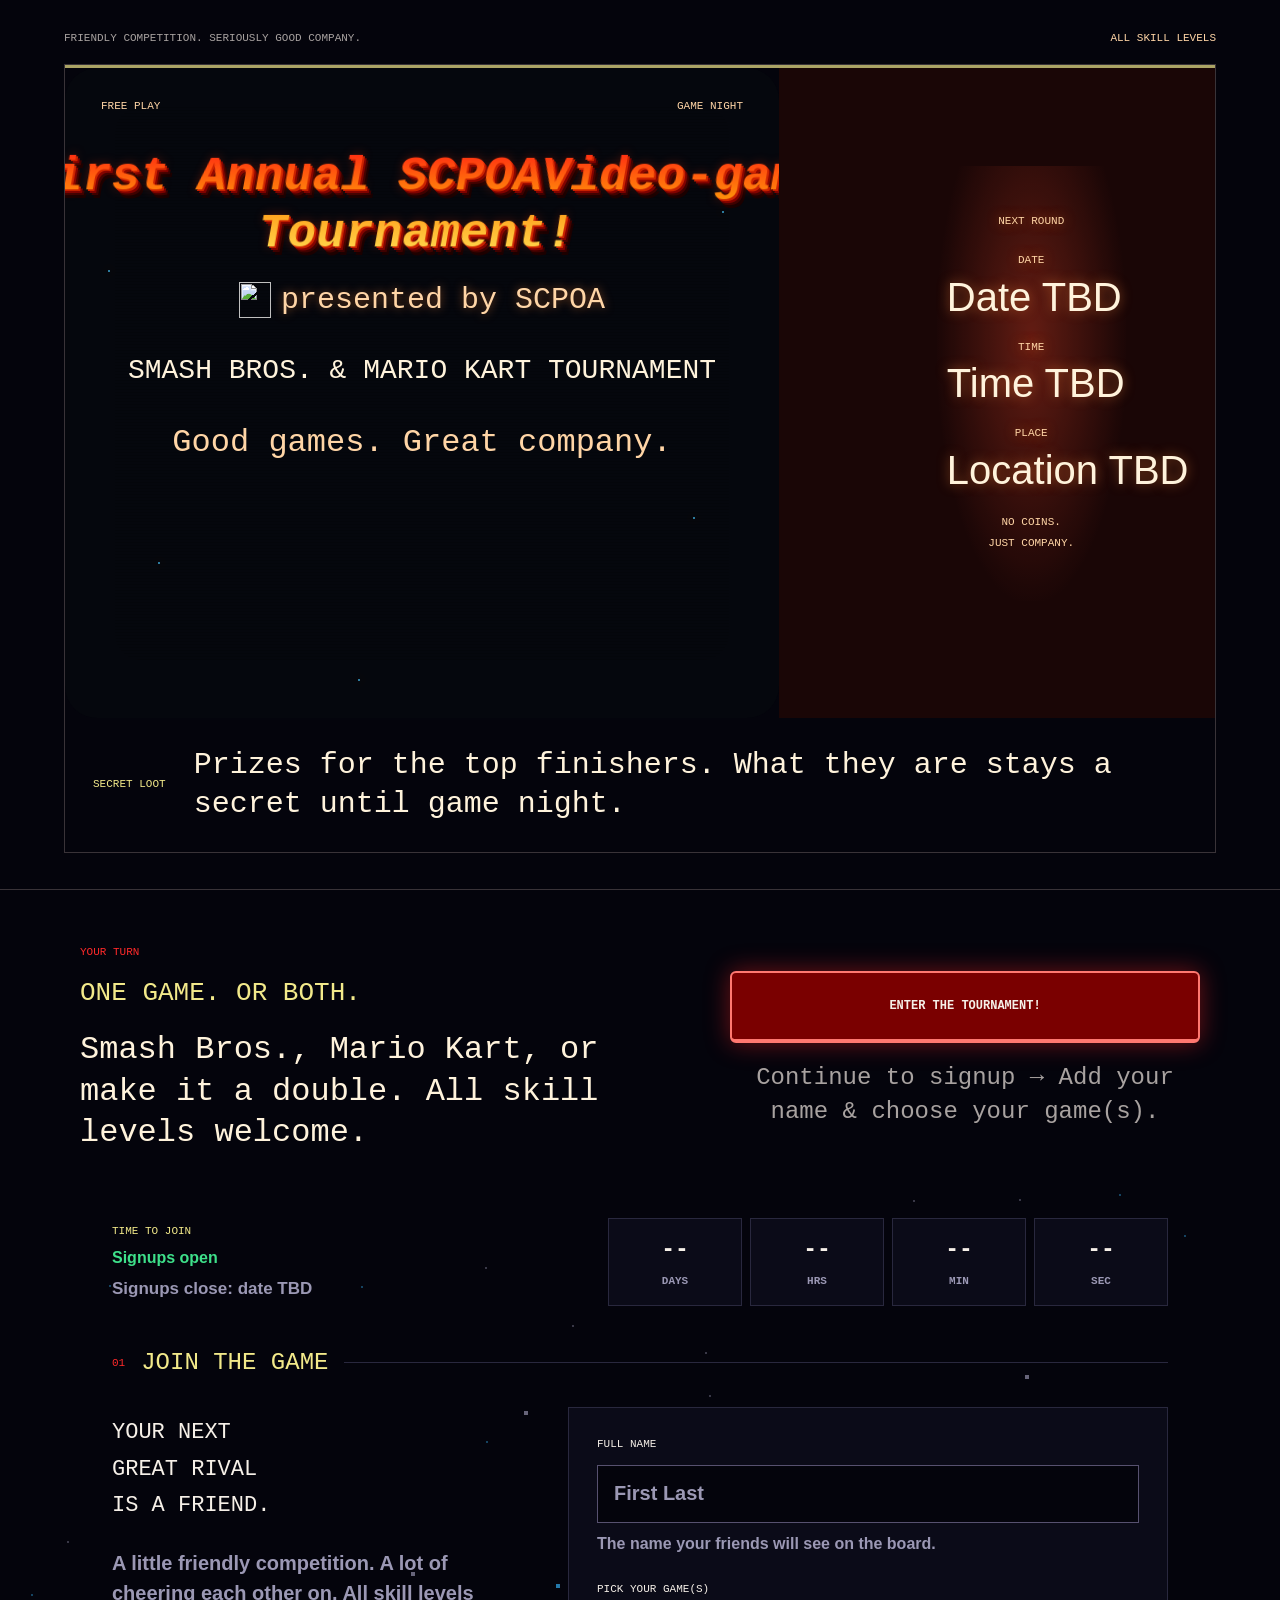
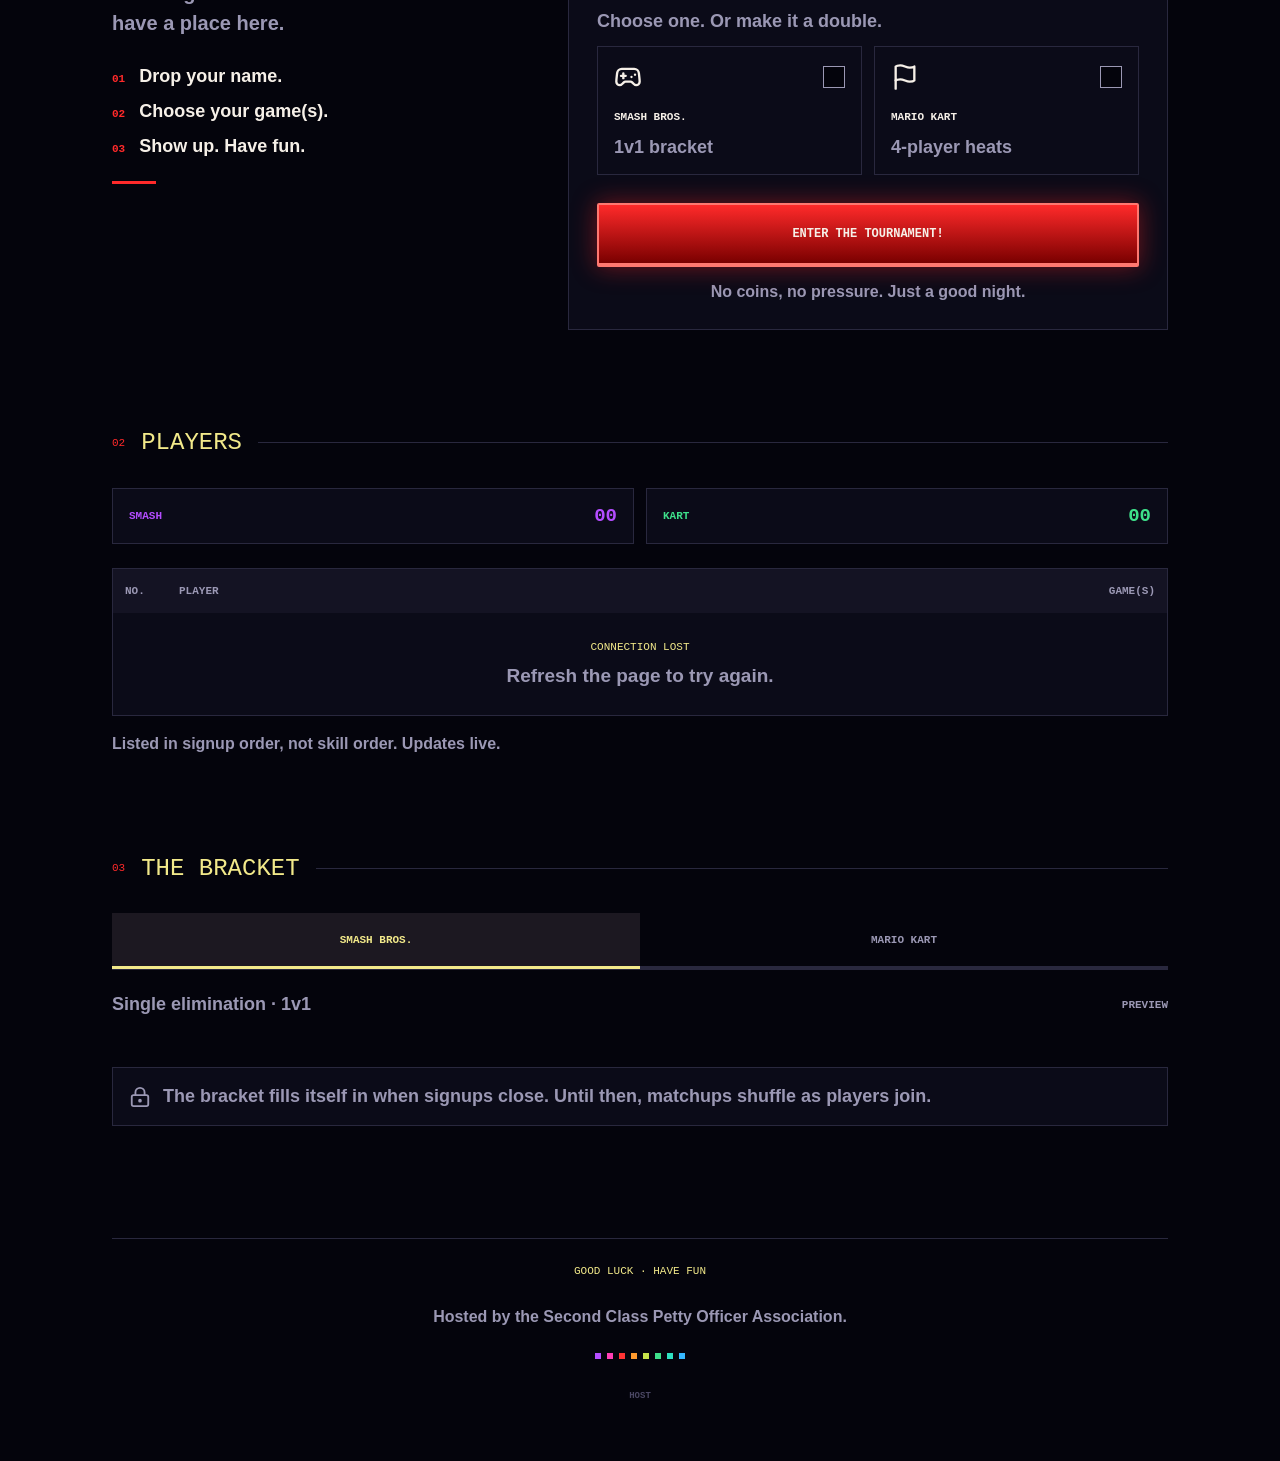
==== commit 8ace54c3: "Headline: First Annual SCPOA Video-game Tournament!" ====
--- a/index.html
+++ b/index.html
@@ -3,11 +3,11 @@
 <head>
 <meta charset="utf-8">
 <meta name="viewport" content="width=device-width, initial-scale=1, viewport-fit=cover">
-<title>Video-game Tournament! · Smash Bros. & Mario Kart</title>
+<title>First Annual SCPOA Video-game Tournament! · Smash Bros. & Mario Kart</title>
 <meta name="description" content="Smash Bros. & Mario Kart tournament hosted by the Second Class Petty Officer Association. Free entry, all skill levels. Add your name and pick your game.">
 <meta name="theme-color" content="#04040c">
 <meta property="og:type" content="website">
-<meta property="og:title" content="Video-game Tournament! · Smash Bros. & Mario Kart">
+<meta property="og:title" content="First Annual SCPOA Video-game Tournament! · Smash Bros. & Mario Kart">
 <meta property="og:description" content="Free entry. All skill levels. Secret loot for the top finishers. Tap to enter the tournament.">
 <meta property="og:image" content="https://tpqghsroatbplixgwnrr.supabase.co/storage/v1/object/public/site/og.jpg">
 <meta property="og:image:width" content="1200">
@@ -25,7 +25,7 @@
 
 <div class="toast" id="toast" role="status" aria-live="polite"><span class="k">★ A NEW CHALLENGER HAS ENTERED ★</span><span class="nm" id="toastName"></span></div>
 
-<div class="tv-banner" aria-hidden="true"><span class="t">VIDEO-GAME TOURNAMENT!</span><span class="s">● LIVE BRACKET</span></div>
+<div class="tv-banner" aria-hidden="true"><span class="t">SCPOA VIDEO-GAME TOURNAMENT!</span><span class="s">● LIVE BRACKET</span></div>
 
 <!-- ============ POSTER ENTRANCE ============ -->
 <header class="poster" aria-label="Event poster">
@@ -41,7 +41,7 @@
           <div class="tv-content">
             <div class="edition px"><span>FREE PLAY</span><span>GAME NIGHT</span></div>
             <div class="title-wrap">
-              <h1 class="title"><span class="back" aria-hidden="true">Video-game<br>Tournament!</span><span class="front">Video-game<br>Tournament!</span></h1>
+              <h1 class="title"><span class="back" aria-hidden="true"><span class="pre">First Annual SCPOA</span>Video-game<br>Tournament!</span><span class="front"><span class="pre">First Annual SCPOA</span>Video-game<br>Tournament!</span></h1>
               <div class="byline vt"><img src="https://tpqghsroatbplixgwnrr.supabase.co/storage/v1/object/public/site/badge.png" alt="" width="24" height="27"><span>presented by SCPOA</span></div>
             </div>
             <p class="tv-sub px">SMASH BROS. &amp; MARIO KART <br>TOURNAMENT</p>
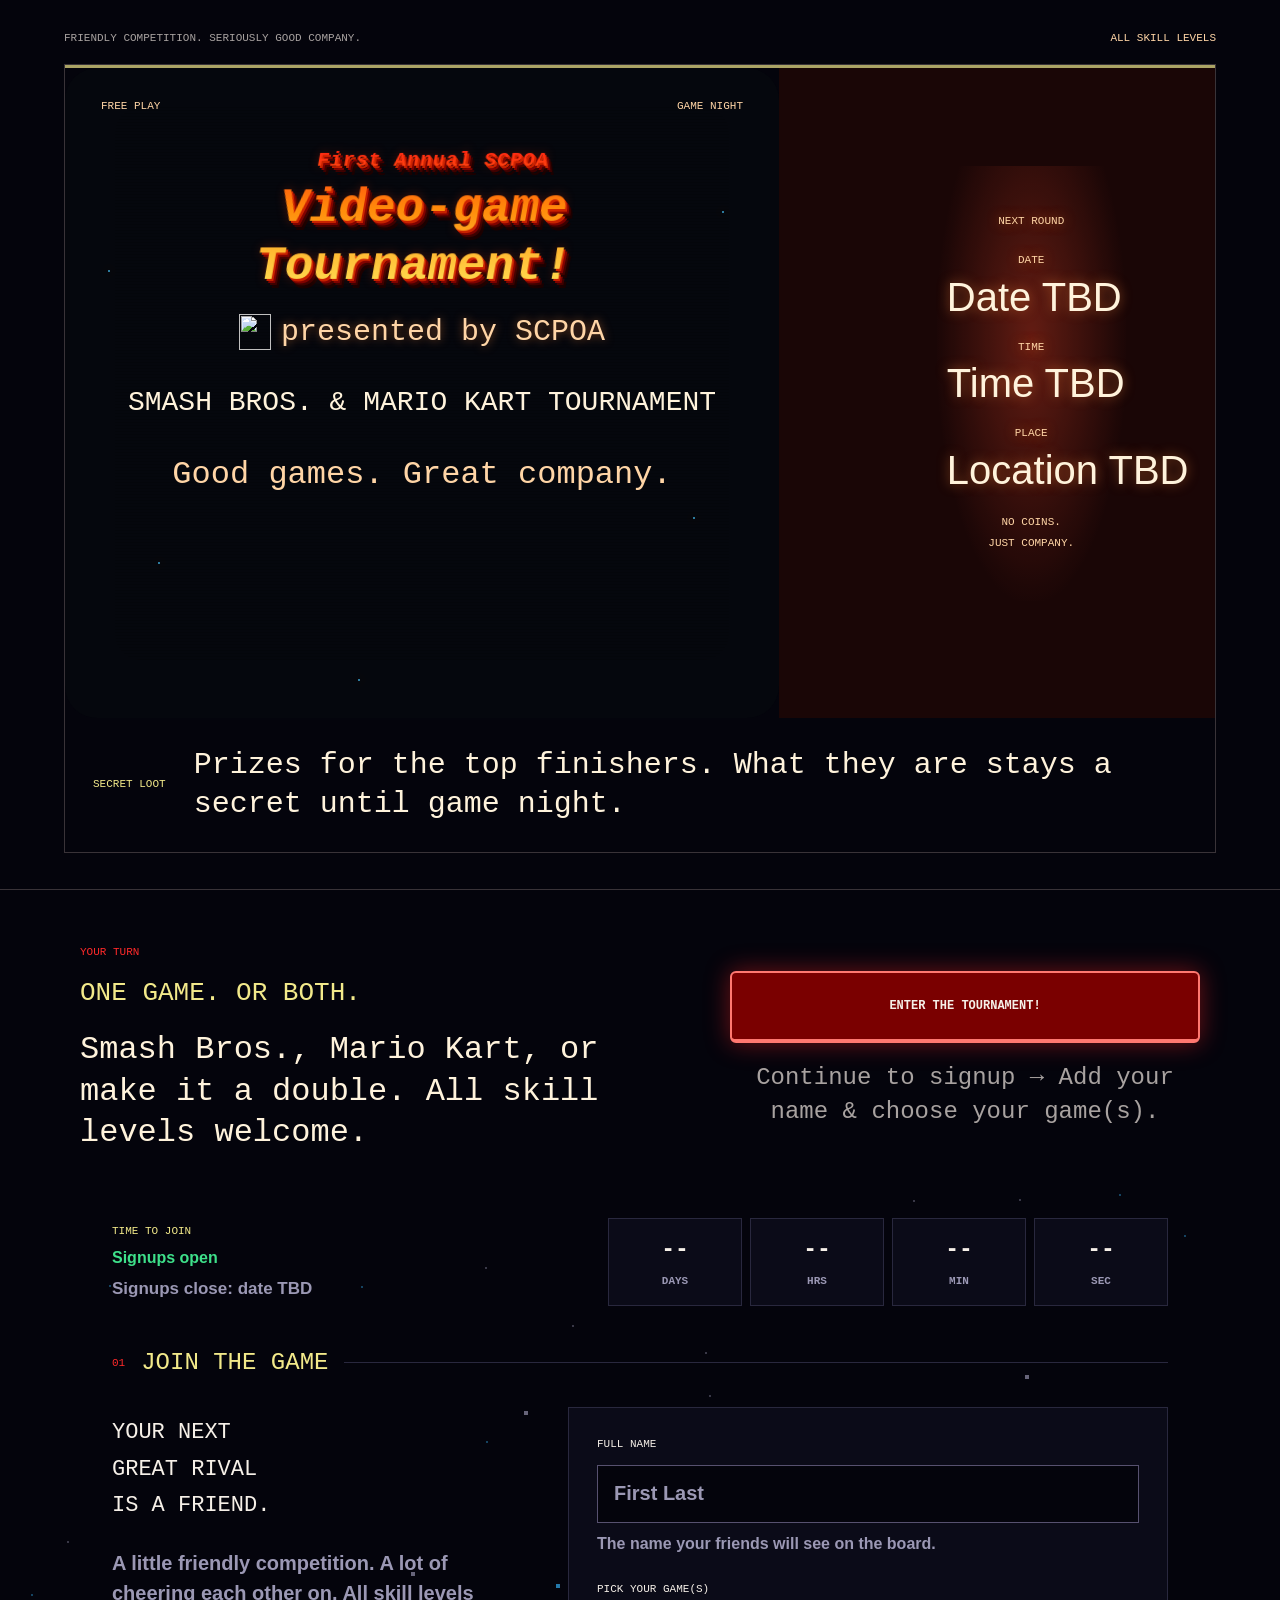
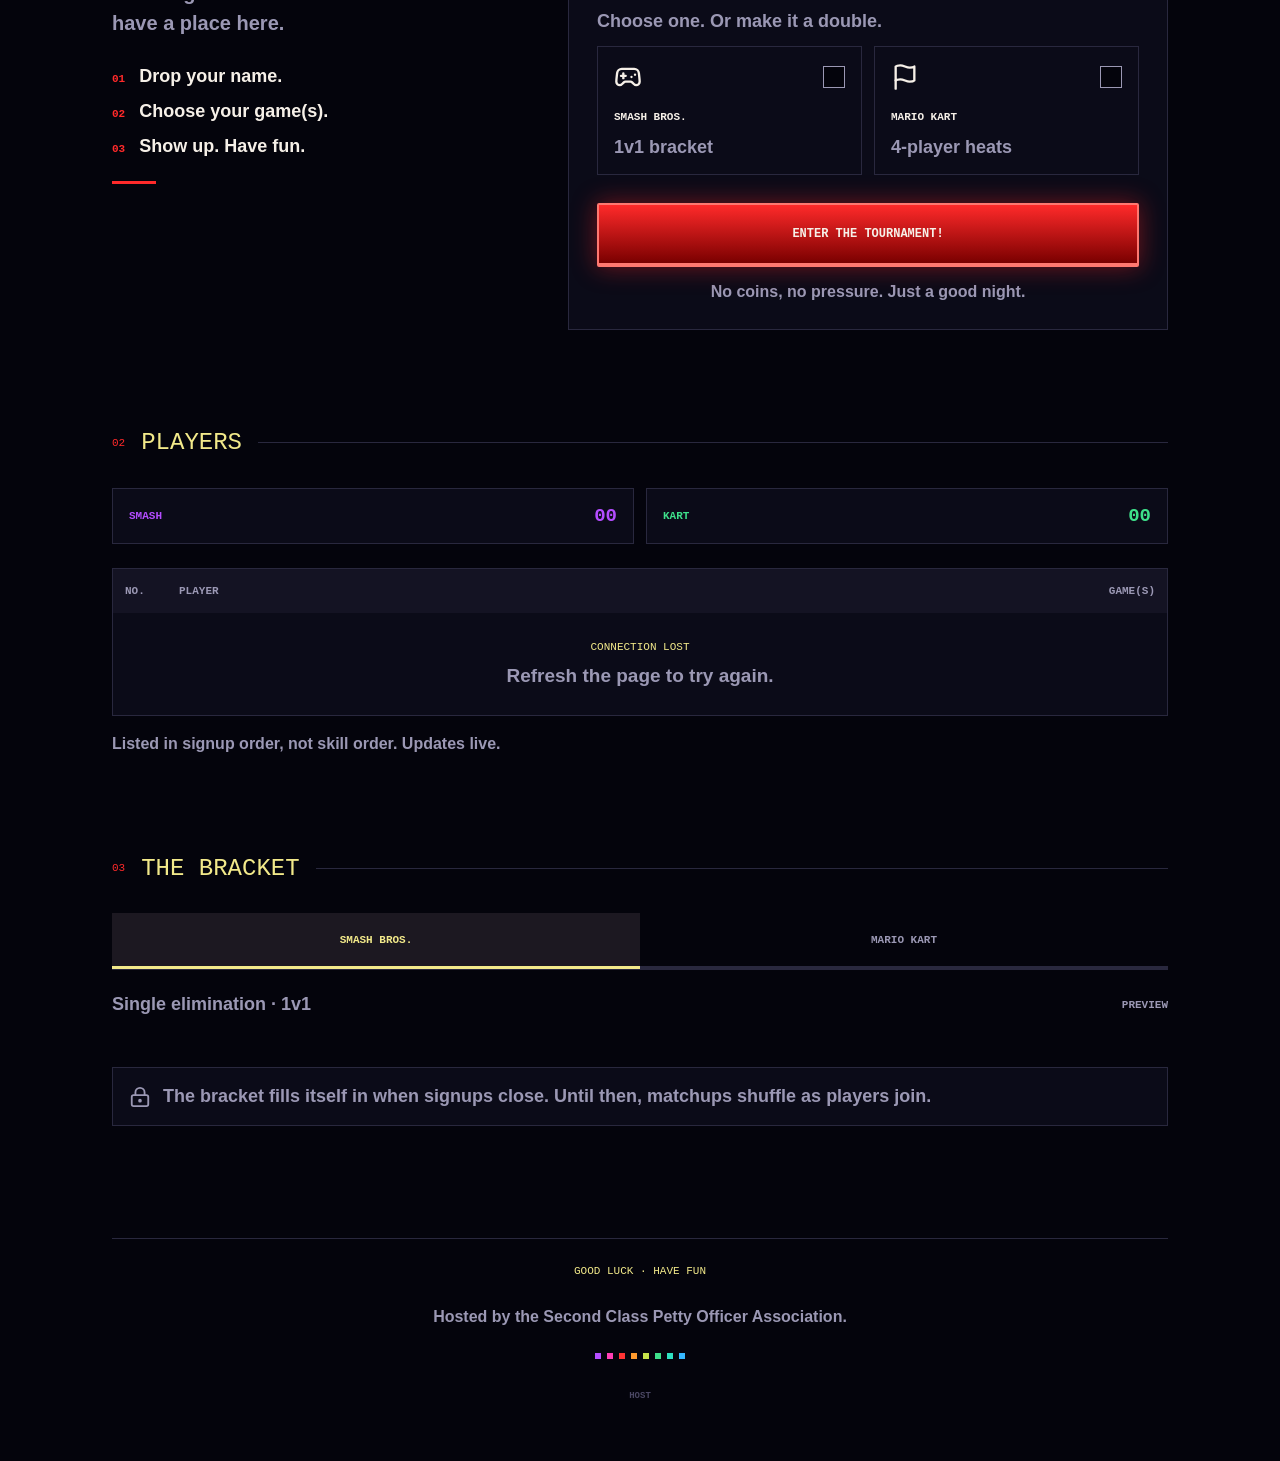
==== commit 325511aa: "Update stylesheet link version in index.htmlBump style version so browsers fetch new CSS" ====
--- a/index.html
+++ b/index.html
@@ -19,7 +19,7 @@
 <link rel="preconnect" href="https://fonts.gstatic.com" crossorigin>
 <link rel="preconnect" href="https://tpqghsroatbplixgwnrr.supabase.co">
 <link href="https://fonts.googleapis.com/css2?family=Archivo+Narrow:wght@700&family=Bebas+Neue&family=Press+Start+2P&family=VT323&display=swap" rel="stylesheet">
-<link rel="stylesheet" href="style.css?v=2">
+<link rel="stylesheet" href="style.css?v=3">
 </head>
 <body>
 
--- a/style.css
+++ b/style.css
@@ -42,7 +42,7 @@
 .edition{display:flex;justify-content:space-between;width:100%;font-size:11px;color:var(--cream)}
 .title-wrap{display:flex;flex-direction:column;align-items:center;gap:8px;width:100%}
 .title{position:relative;font-family:var(--px);font-size:min(66px,7.45cqi);line-height:1.2;text-align:center;transform:skewX(-10.2deg);white-space:nowrap;margin:6px 0 10px}
-.title .back,.title .front{display:block}
+.title .back,.title .front{display:block}.title .pre{display:block;font-size:.42em;line-height:1.3;margin-bottom:.3em;letter-spacing:.04em}
 .title .back{position:absolute;inset:0;color:#c42000;transform:translate(.045em,.045em);
   text-shadow:.045em .045em 0 #7a0000,.09em .09em 0 #3b0000,.135em .135em 0 #1a0000}
 .title .front{position:relative;background:linear-gradient(180deg,#ff2312 0%,#ff8c0a 42%,#ffe75a 100%);-webkit-background-clip:text;background-clip:text;color:transparent;
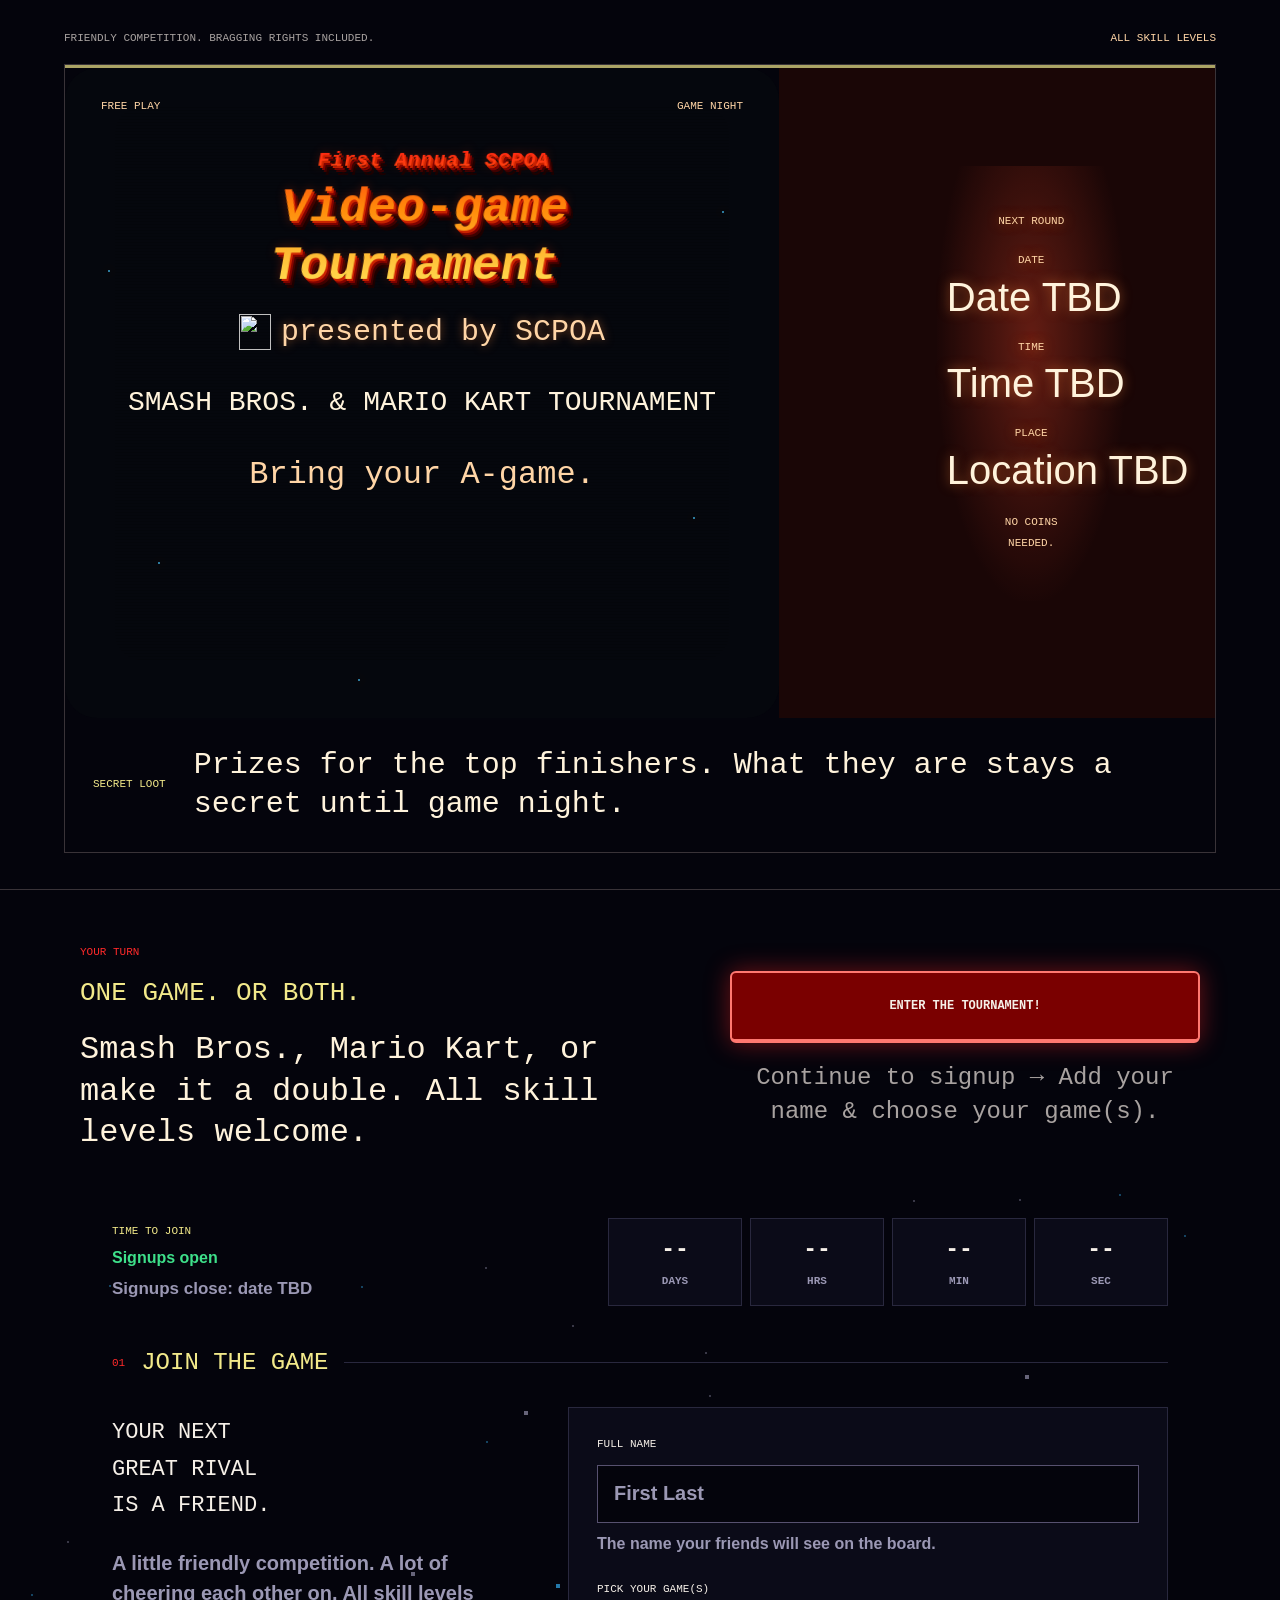
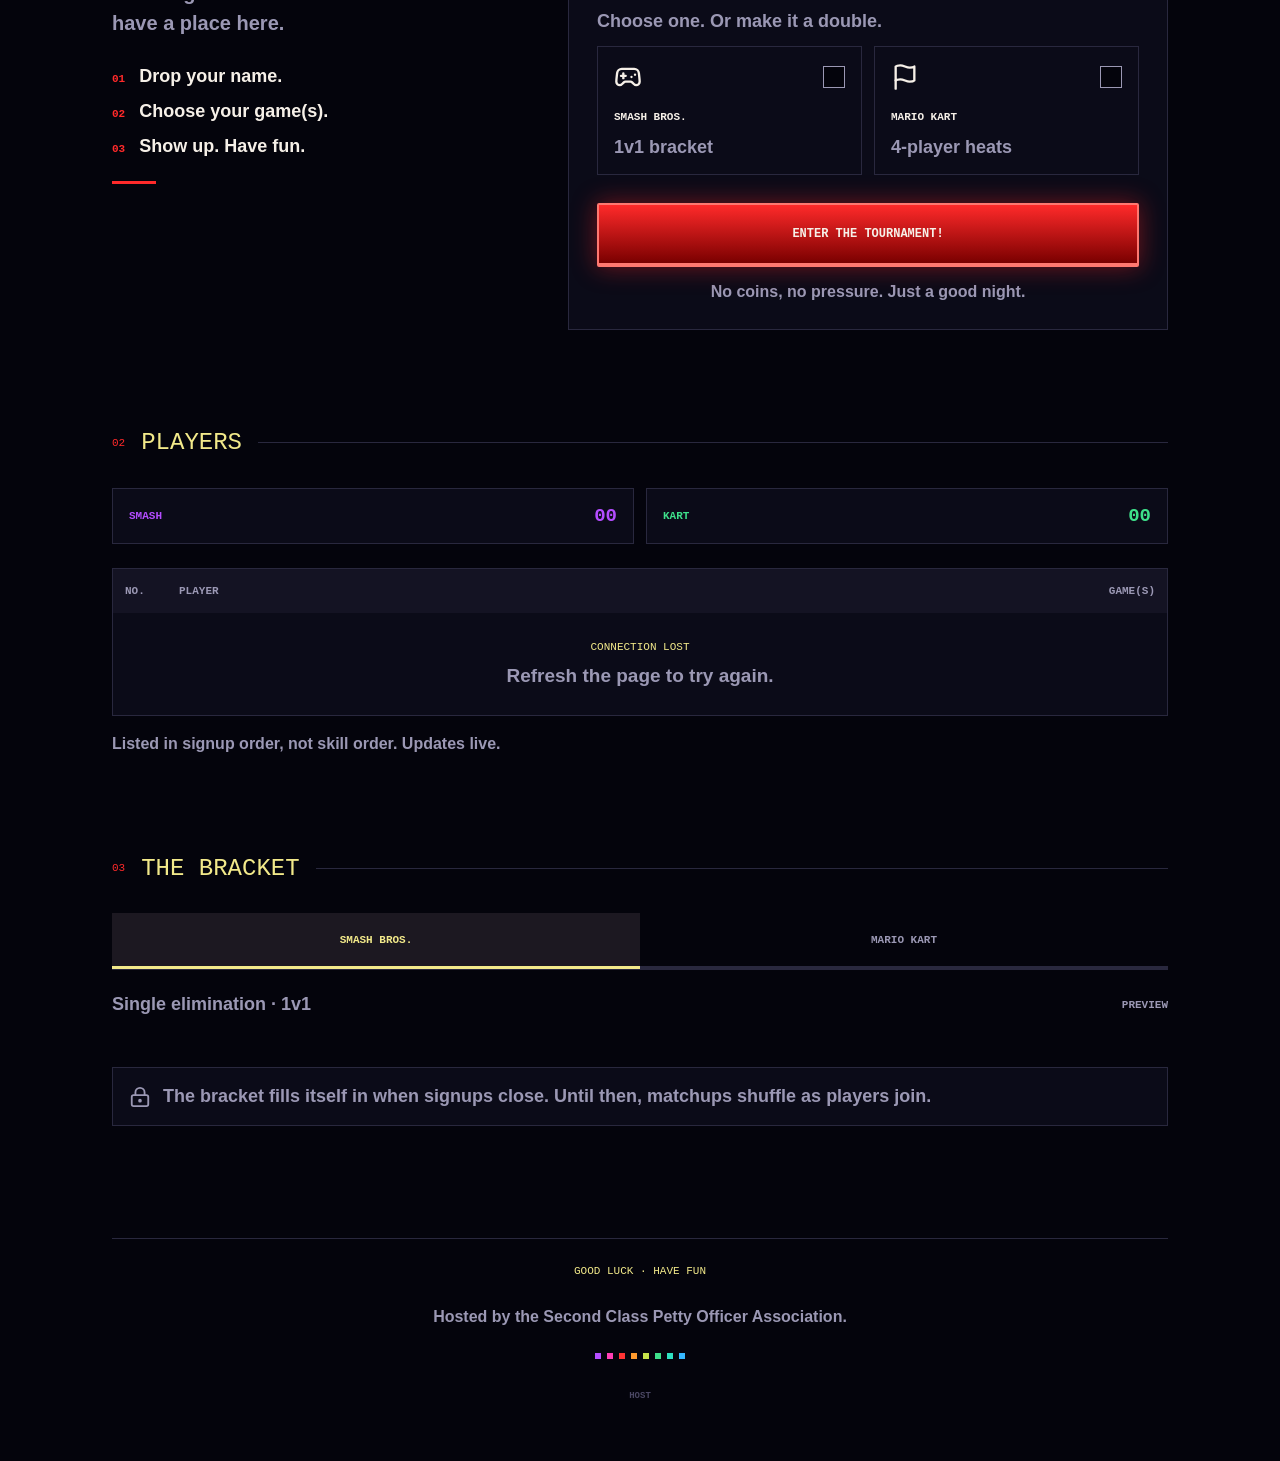
==== commit 53420cf1: "Drop "!" from headline; trim "good company" copyUpdate tournament title and promotional text" ====
--- a/index.html
+++ b/index.html
@@ -3,11 +3,11 @@
 <head>
 <meta charset="utf-8">
 <meta name="viewport" content="width=device-width, initial-scale=1, viewport-fit=cover">
-<title>First Annual SCPOA Video-game Tournament! · Smash Bros. & Mario Kart</title>
+<title>First Annual SCPOA Video-game Tournament · Smash Bros. & Mario Kart</title>
 <meta name="description" content="Smash Bros. & Mario Kart tournament hosted by the Second Class Petty Officer Association. Free entry, all skill levels. Add your name and pick your game.">
 <meta name="theme-color" content="#04040c">
 <meta property="og:type" content="website">
-<meta property="og:title" content="First Annual SCPOA Video-game Tournament! · Smash Bros. & Mario Kart">
+<meta property="og:title" content="First Annual SCPOA Video-game Tournament · Smash Bros. & Mario Kart">
 <meta property="og:description" content="Free entry. All skill levels. Secret loot for the top finishers. Tap to enter the tournament.">
 <meta property="og:image" content="https://tpqghsroatbplixgwnrr.supabase.co/storage/v1/object/public/site/og.jpg">
 <meta property="og:image:width" content="1200">
@@ -25,12 +25,12 @@
 
 <div class="toast" id="toast" role="status" aria-live="polite"><span class="k">★ A NEW CHALLENGER HAS ENTERED ★</span><span class="nm" id="toastName"></span></div>
 
-<div class="tv-banner" aria-hidden="true"><span class="t">SCPOA VIDEO-GAME TOURNAMENT!</span><span class="s">● LIVE BRACKET</span></div>
+<div class="tv-banner" aria-hidden="true"><span class="t">SCPOA VIDEO-GAME TOURNAMENT</span><span class="s">● LIVE BRACKET</span></div>
 
 <!-- ============ POSTER ENTRANCE ============ -->
 <header class="poster" aria-label="Event poster">
   <div class="wrap">
-    <div class="imprint px"><span class="l">FRIENDLY COMPETITION. SERIOUSLY GOOD COMPANY.</span><span class="r">ALL SKILL LEVELS</span></div>
+    <div class="imprint px"><span class="l">FRIENDLY COMPETITION. BRAGGING RIGHTS INCLUDED.</span><span class="r">ALL SKILL LEVELS</span></div>
     <div class="cabinet">
       <div class="edge"></div>
       <div class="surfaces">
@@ -41,11 +41,11 @@
           <div class="tv-content">
             <div class="edition px"><span>FREE PLAY</span><span>GAME NIGHT</span></div>
             <div class="title-wrap">
-              <h1 class="title"><span class="back" aria-hidden="true"><span class="pre">First Annual SCPOA</span>Video-game<br>Tournament!</span><span class="front"><span class="pre">First Annual SCPOA</span>Video-game<br>Tournament!</span></h1>
+              <h1 class="title"><span class="back" aria-hidden="true"><span class="pre">First Annual SCPOA</span>Video-game<br>Tournament</span><span class="front"><span class="pre">First Annual SCPOA</span>Video-game<br>Tournament</span></h1>
               <div class="byline vt"><img src="https://tpqghsroatbplixgwnrr.supabase.co/storage/v1/object/public/site/badge.png" alt="" width="24" height="27"><span>presented by SCPOA</span></div>
             </div>
             <p class="tv-sub px">SMASH BROS. &amp; MARIO KART <br>TOURNAMENT</p>
-            <p class="tv-tag vt">Good games. Great company.</p>
+            <p class="tv-tag vt">Bring your A-game.</p>
           </div>
         </div>
         <a class="door" href="#join" aria-label="Event details. Tap to enter the tournament">
@@ -56,7 +56,7 @@
             <span class="row"><span class="k px">TIME</span><span class="v" data-bind="time">Time TBD</span></span>
             <span class="row"><span class="k px">PLACE</span><span class="v" data-bind="place">Location TBD</span></span>
           </span>
-          <span class="nocoins px">NO COINS.<br>JUST COMPANY.</span>
+          <span class="nocoins px">NO COINS<br>NEEDED.</span>
           </span>
         </a>
       </div>
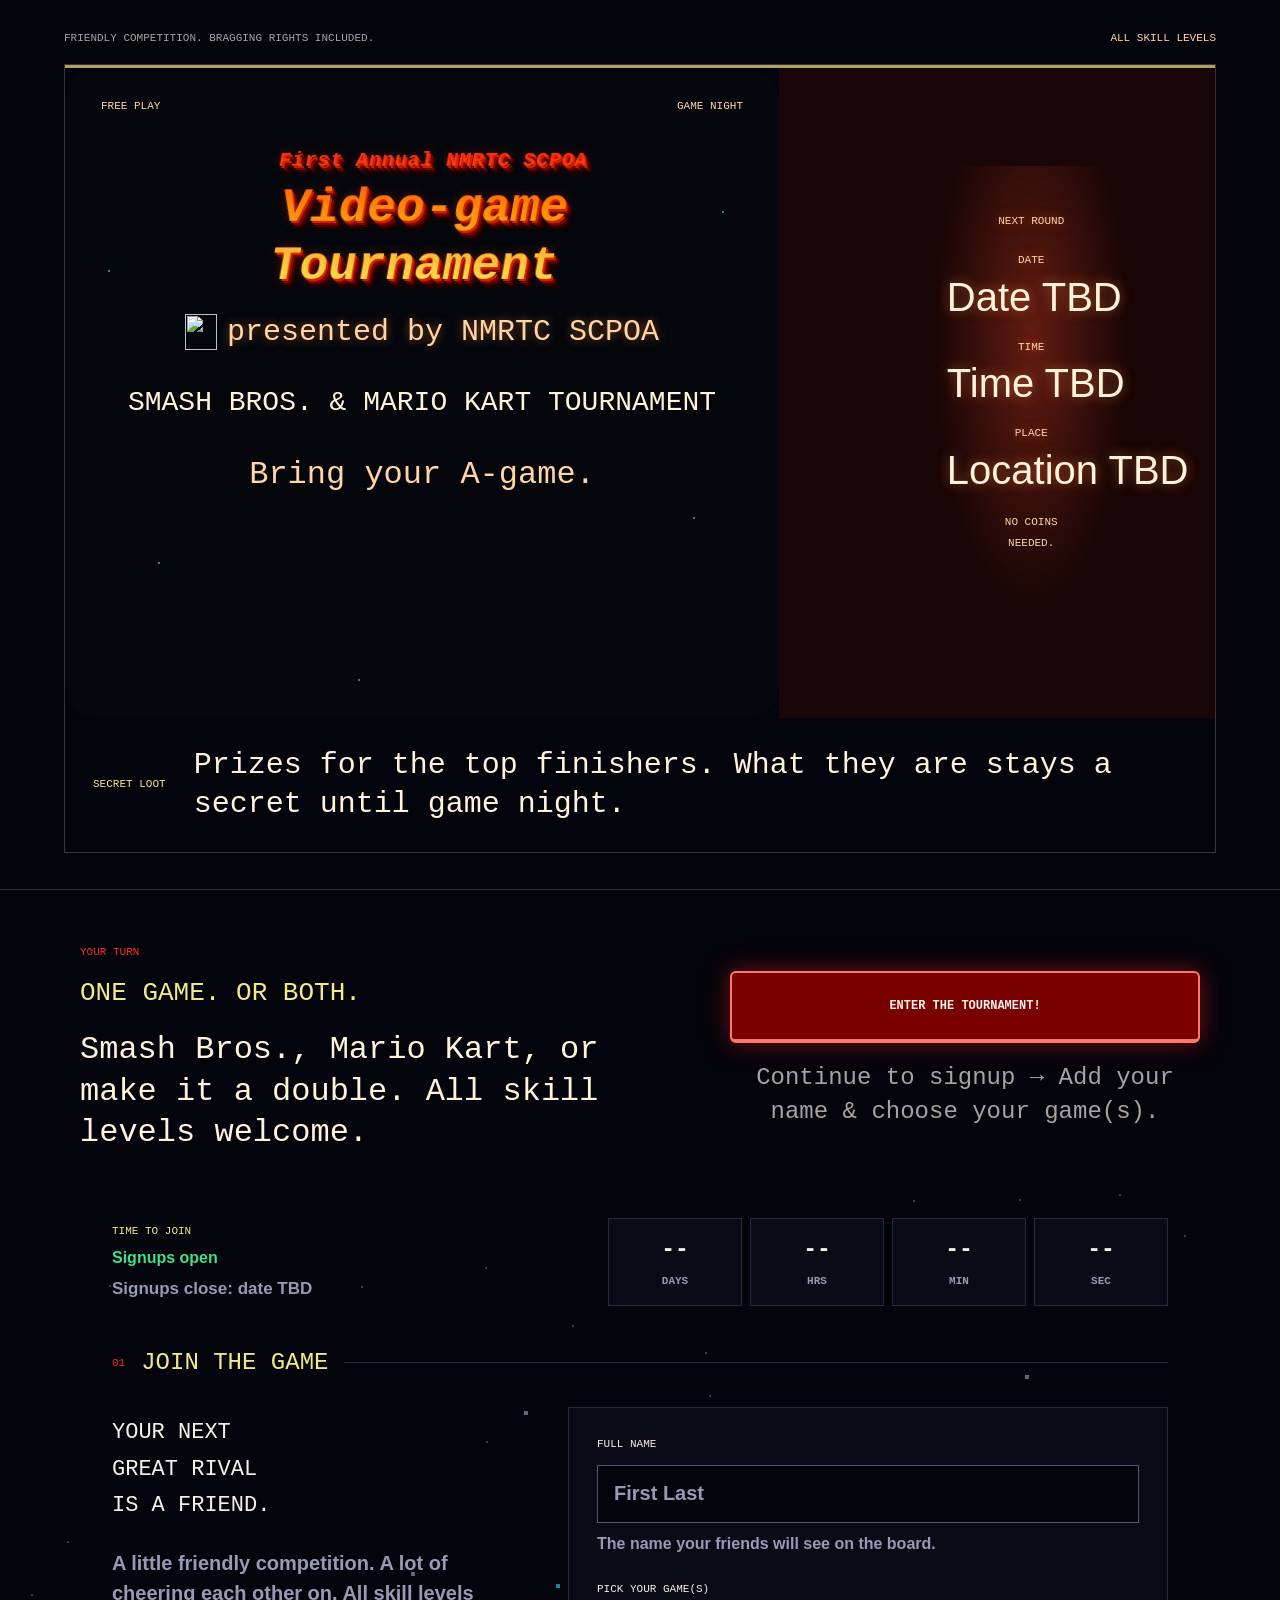
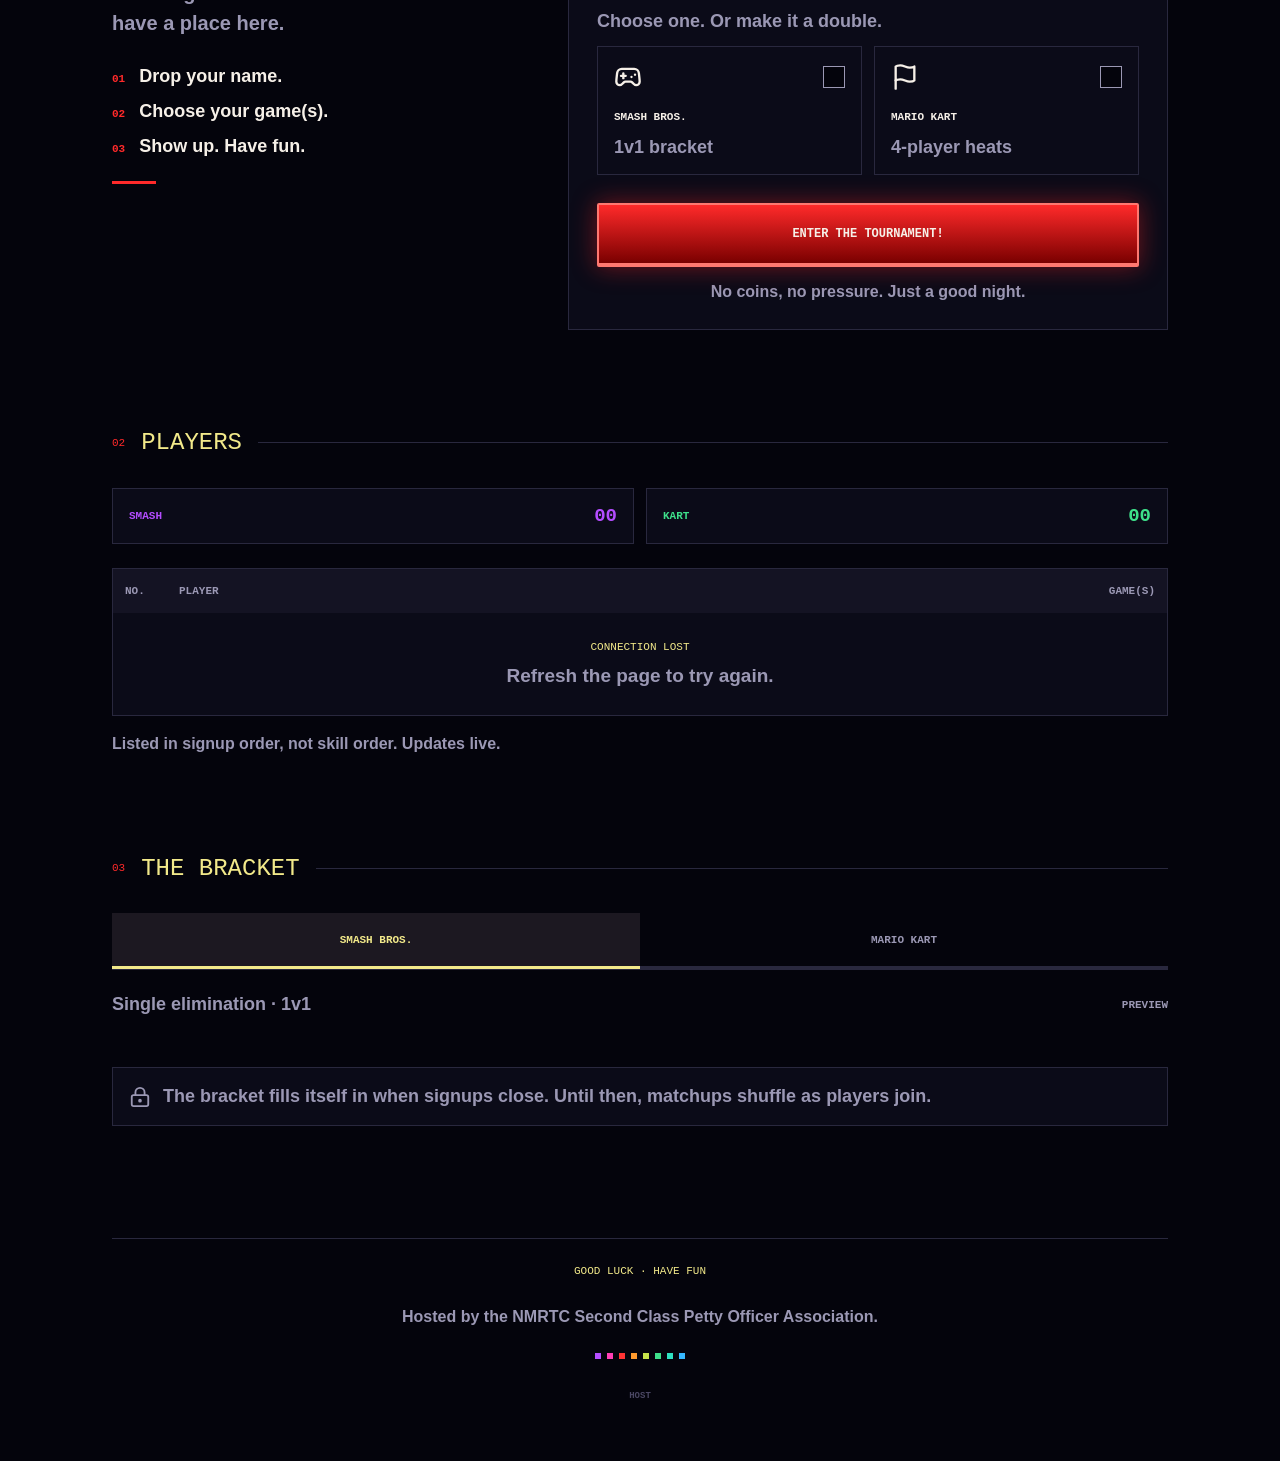
==== commit 5ed5e8e5: "Update tournament details to NMRTC SCPOA" ====
--- a/index.html
+++ b/index.html
@@ -3,11 +3,11 @@
 <head>
 <meta charset="utf-8">
 <meta name="viewport" content="width=device-width, initial-scale=1, viewport-fit=cover">
-<title>First Annual SCPOA Video-game Tournament · Smash Bros. & Mario Kart</title>
-<meta name="description" content="Smash Bros. & Mario Kart tournament hosted by the Second Class Petty Officer Association. Free entry, all skill levels. Add your name and pick your game.">
+<title>First Annual NMRTC SCPOA Video-game Tournament · Smash Bros. & Mario Kart</title>
+<meta name="description" content="Smash Bros. & Mario Kart tournament hosted by the NMRTC Second Class Petty Officer Association. Free entry, all skill levels. Add your name and pick your game.">
 <meta name="theme-color" content="#04040c">
 <meta property="og:type" content="website">
-<meta property="og:title" content="First Annual SCPOA Video-game Tournament · Smash Bros. & Mario Kart">
+<meta property="og:title" content="First Annual NMRTC SCPOA Video-game Tournament · Smash Bros. & Mario Kart">
 <meta property="og:description" content="Free entry. All skill levels. Secret loot for the top finishers. Tap to enter the tournament.">
 <meta property="og:image" content="https://tpqghsroatbplixgwnrr.supabase.co/storage/v1/object/public/site/og.jpg">
 <meta property="og:image:width" content="1200">
@@ -25,7 +25,7 @@
 
 <div class="toast" id="toast" role="status" aria-live="polite"><span class="k">★ A NEW CHALLENGER HAS ENTERED ★</span><span class="nm" id="toastName"></span></div>
 
-<div class="tv-banner" aria-hidden="true"><span class="t">SCPOA VIDEO-GAME TOURNAMENT</span><span class="s">● LIVE BRACKET</span></div>
+<div class="tv-banner" aria-hidden="true"><span class="t">NMRTC SCPOA VIDEO-GAME TOURNAMENT</span><span class="s">● LIVE BRACKET</span></div>
 
 <!-- ============ POSTER ENTRANCE ============ -->
 <header class="poster" aria-label="Event poster">
@@ -41,8 +41,8 @@
           <div class="tv-content">
             <div class="edition px"><span>FREE PLAY</span><span>GAME NIGHT</span></div>
             <div class="title-wrap">
-              <h1 class="title"><span class="back" aria-hidden="true"><span class="pre">First Annual SCPOA</span>Video-game<br>Tournament</span><span class="front"><span class="pre">First Annual SCPOA</span>Video-game<br>Tournament</span></h1>
-              <div class="byline vt"><img src="https://tpqghsroatbplixgwnrr.supabase.co/storage/v1/object/public/site/badge.png" alt="" width="24" height="27"><span>presented by SCPOA</span></div>
+              <h1 class="title"><span class="back" aria-hidden="true"><span class="pre">First Annual NMRTC SCPOA</span>Video-game<br>Tournament</span><span class="front"><span class="pre">First Annual NMRTC SCPOA</span>Video-game<br>Tournament</span></h1>
+              <div class="byline vt"><img src="https://tpqghsroatbplixgwnrr.supabase.co/storage/v1/object/public/site/badge.png" alt="" width="24" height="27"><span>presented by NMRTC SCPOA</span></div>
             </div>
             <p class="tv-sub px">SMASH BROS. &amp; MARIO KART <br>TOURNAMENT</p>
             <p class="tv-tag vt">Bring your A-game.</p>
@@ -199,7 +199,7 @@
   <div class="wrap" style="display:flex;flex-direction:column;align-items:center;gap:24px">
     <div class="rule"></div>
     <p class="gl px">GOOD LUCK · HAVE FUN</p>
-    <p class="h">Hosted by the Second Class Petty Officer Association.</p>
+    <p class="h">Hosted by the NMRTC Second Class Petty Officer Association.</p>
     <div class="trim" aria-hidden="true"><i style="background:var(--r1)"></i><i style="background:var(--r2)"></i><i style="background:var(--r3)"></i><i style="background:var(--r4)"></i><i style="background:var(--r5)"></i><i style="background:var(--r6)"></i><i style="background:var(--r7)"></i><i style="background:var(--r8)"></i></div>
     <button class="hostlink" id="hostLink" type="button">HOST</button>
   </div>
